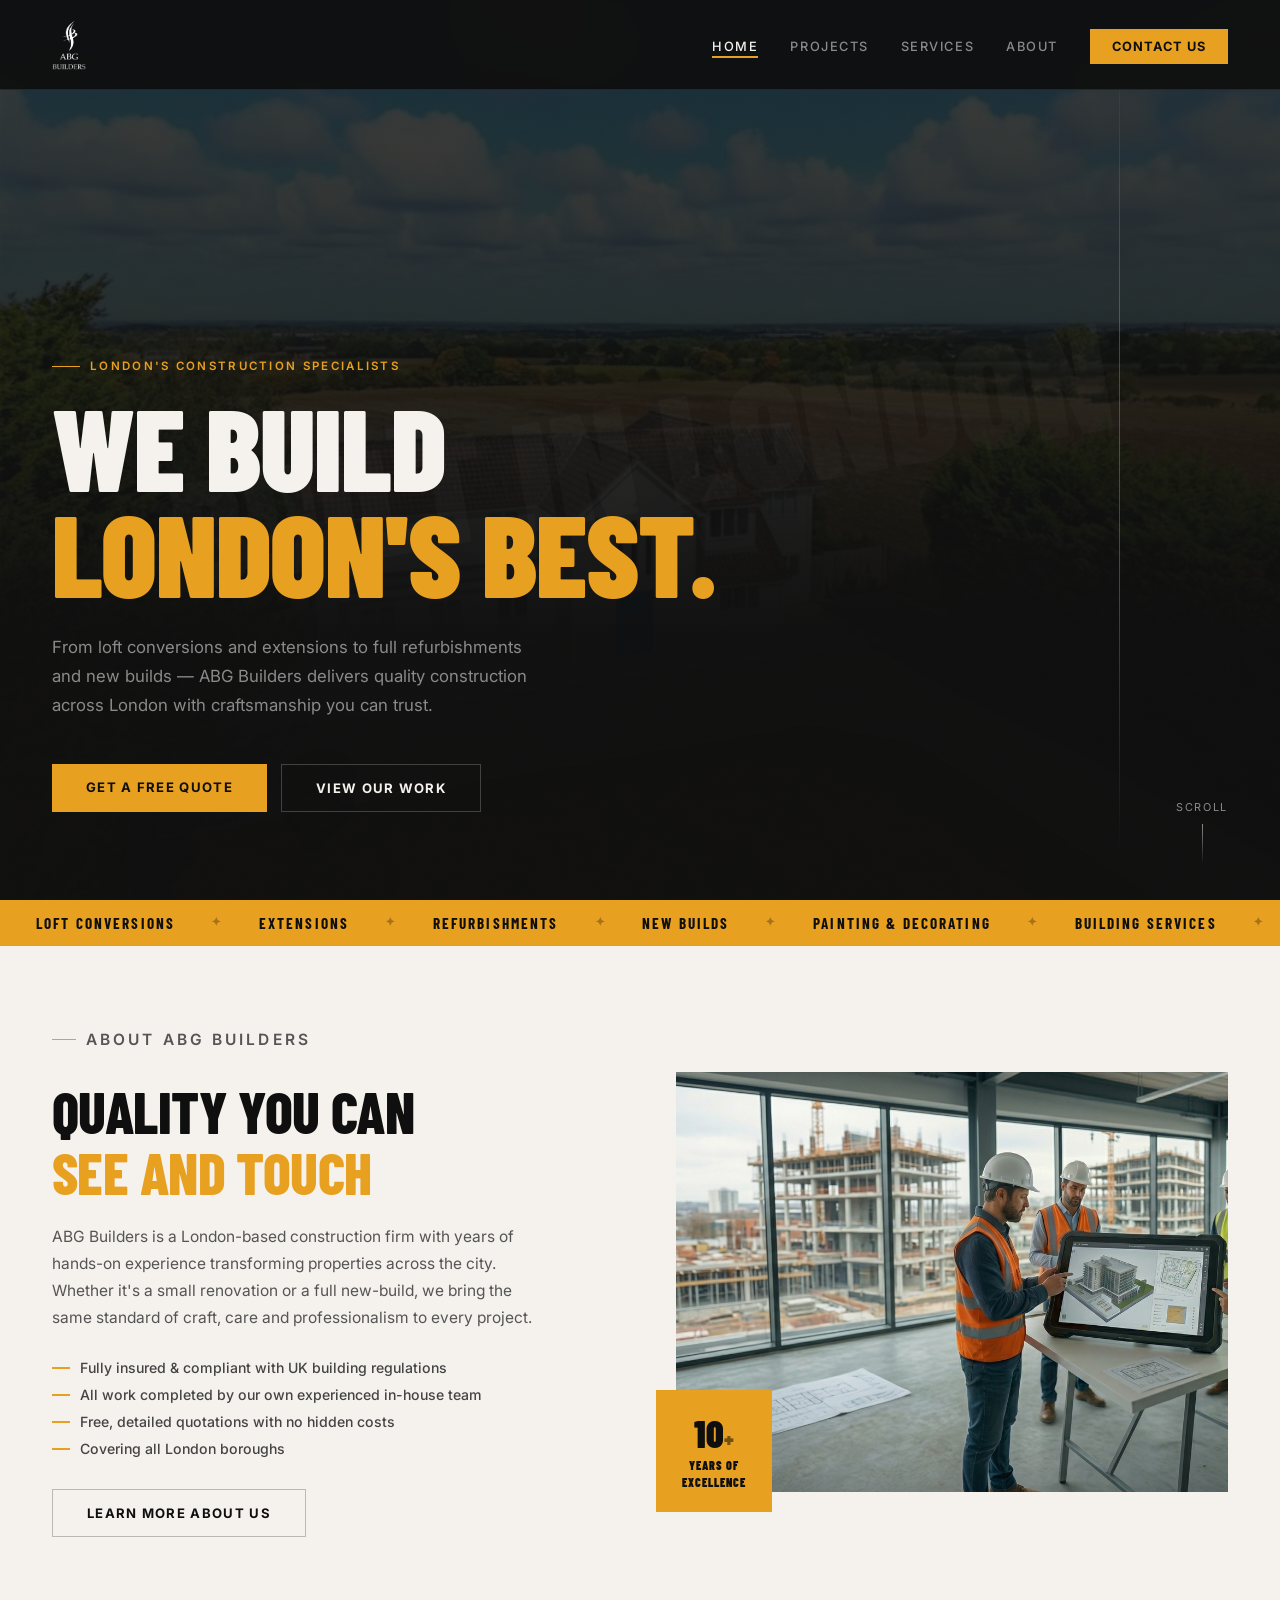
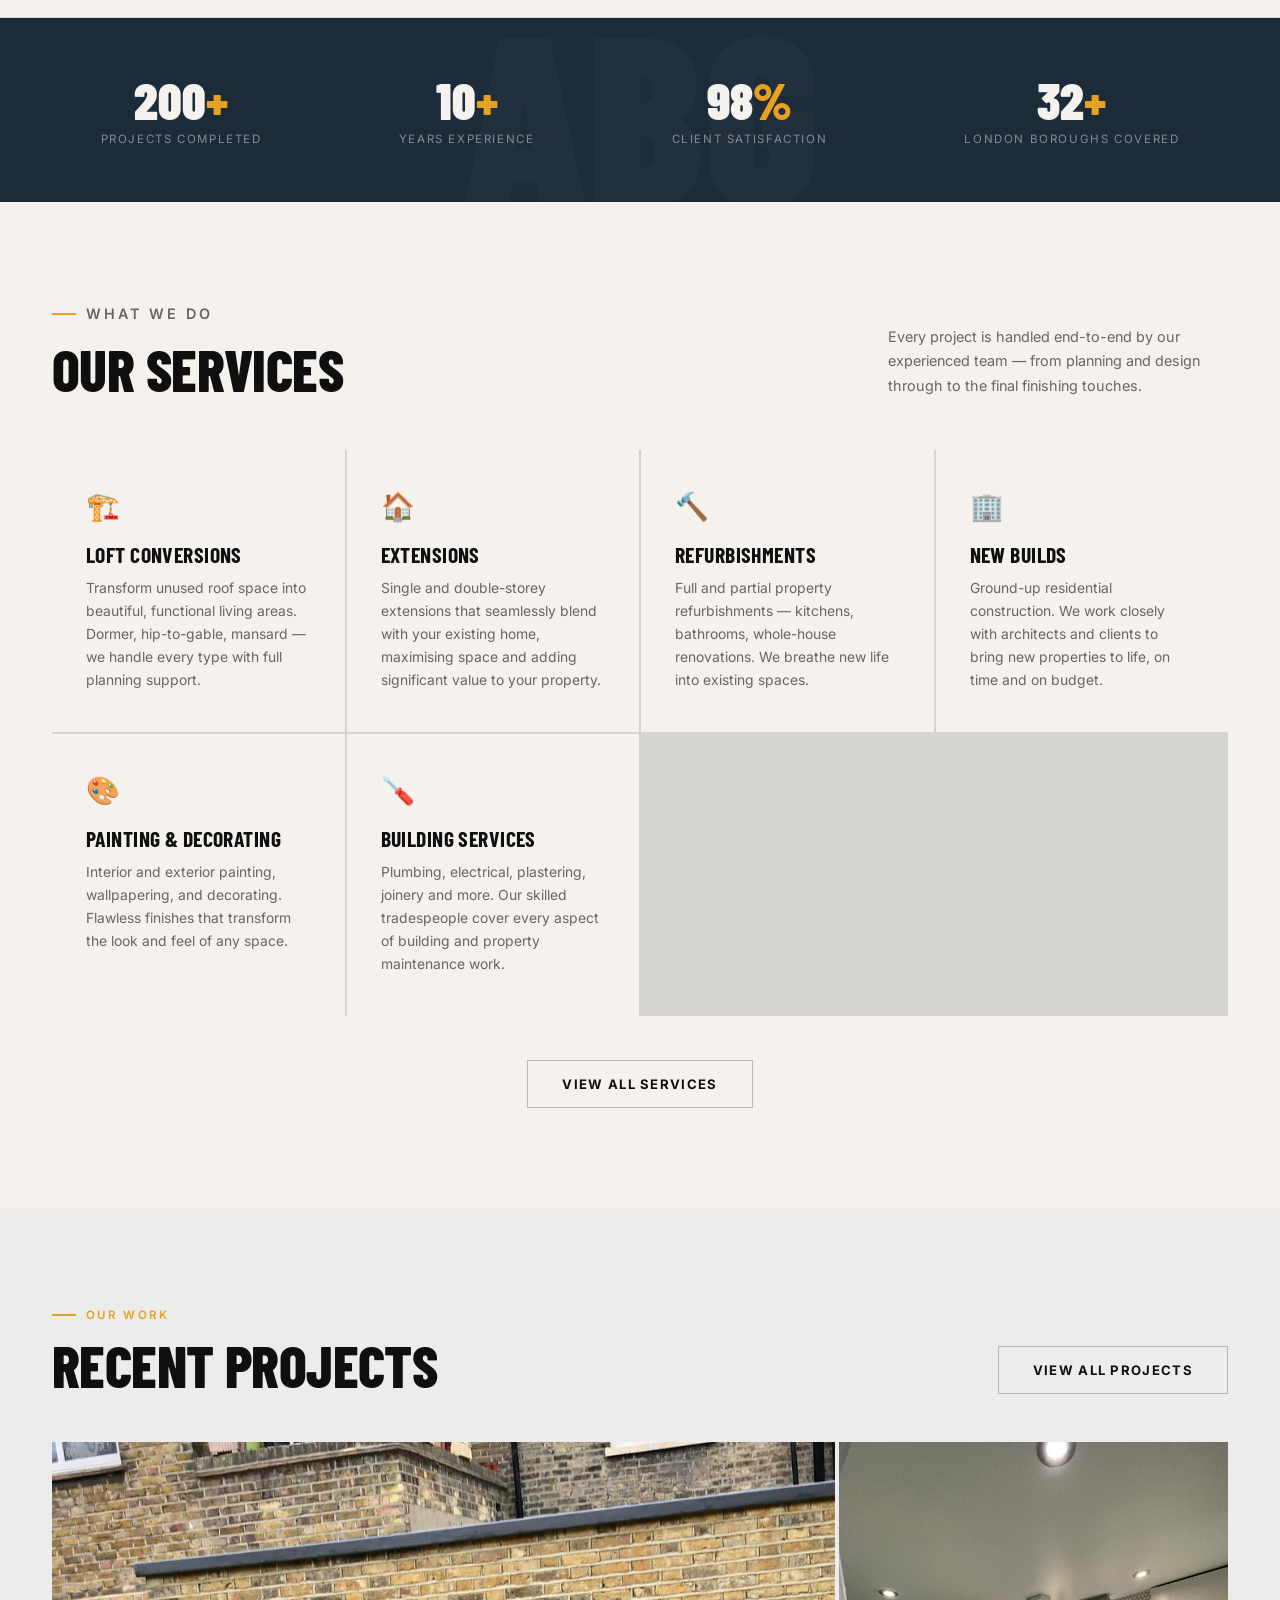
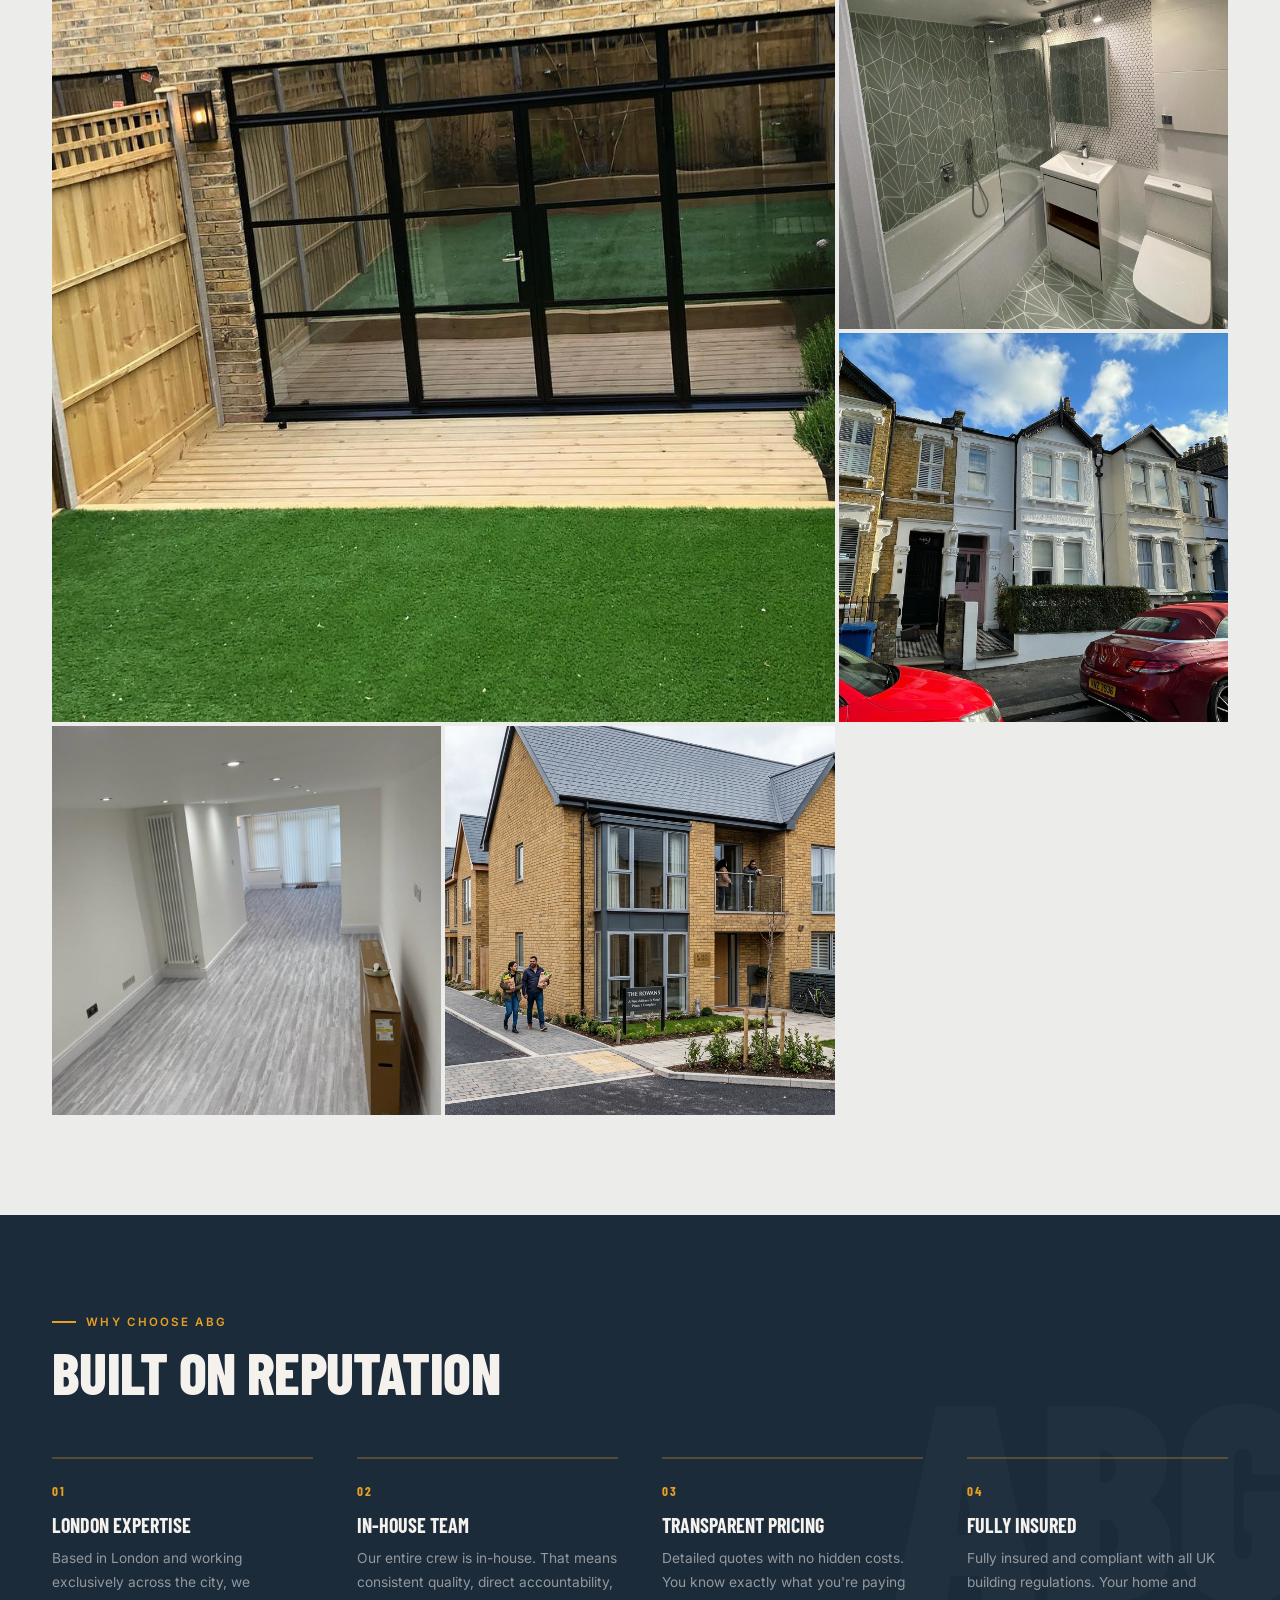
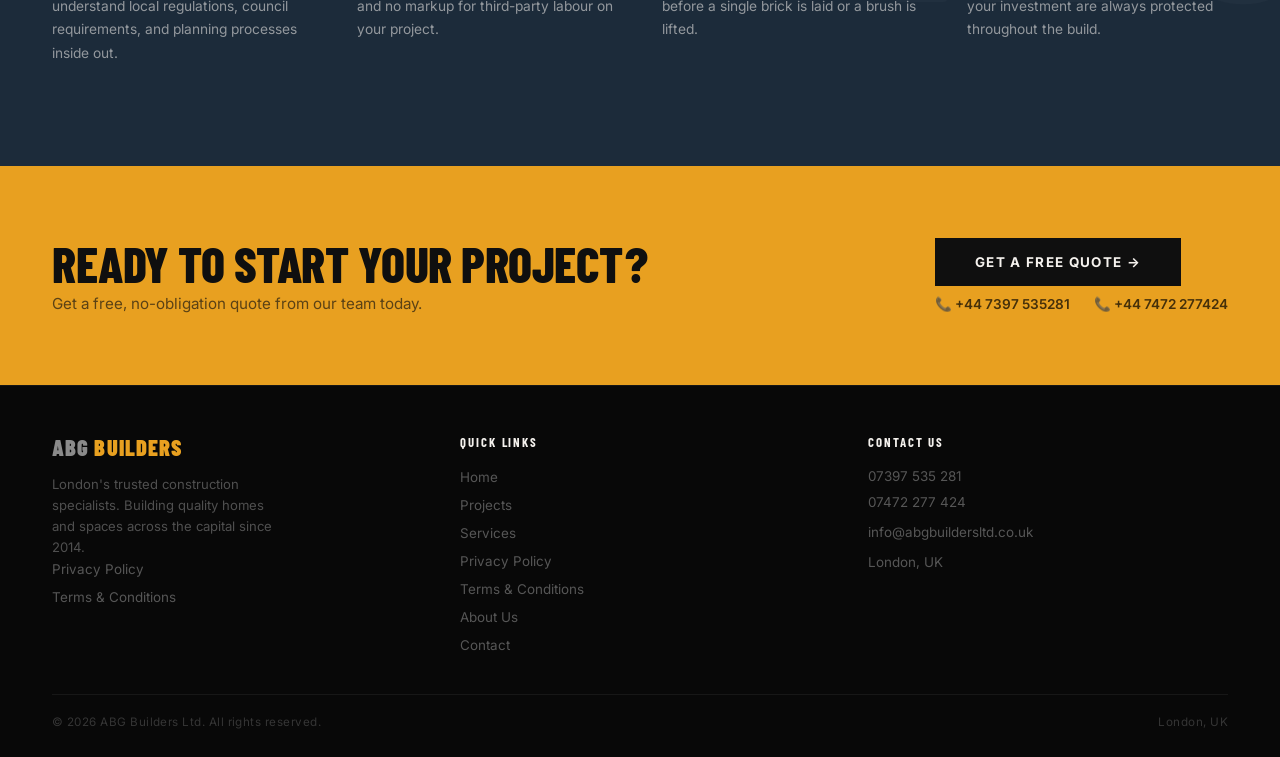
==== index.html @ da760a47 "up" ====
<!DOCTYPE html>
<html lang="en">
<head>
    <meta charset="UTF-8">
    <meta name="viewport" content="width=device-width, initial-scale=1.0">

    <title>ABG Builders – London's Construction Specialists</title>

    <meta name="description" content="ABG Builders — London's trusted construction firm. Loft conversions, extensions, refurbishments, new builds, painting and decorating. Get a free quote today.">

    <link rel="preconnect" href="https://fonts.googleapis.com">
    <link rel="preconnect" href="https://fonts.gstatic.com" crossorigin>

    <link href="https://fonts.googleapis.com/css2?family=Barlow+Condensed:wght@400;600;700;800;900&family=Inter:wght@300;400;500;600&display=swap" rel="stylesheet">

    <link rel="stylesheet" href="css/style.css">

    <style>


  /* ---- HOME HERO ---- */
  .hero {
    position: relative;
    min-height: 100vh;
    display: flex;
    align-items: flex-end;
    padding: 0 52px 88px;
    overflow: hidden;
    background: var(--black);
  }

  .hero-bg {
    position: absolute;
    inset: 0;
    background-image: url('images/newbuild-2.jpg');
    background-size: cover;
    background-position: center 30%;
    opacity: 0.28;
  }

  .hero-overlay {
    position: absolute;
    inset: 0;
    background: linear-gradient(to top, rgba(15,15,15,0.96) 30%, rgba(15,15,15,0.45) 70%, rgba(15,15,15,0.3) 100%);
  }

  .hero-accent {
    position: absolute;
    top: 0; right: 160px;
    width: 1.5px;
    height: 100%;
    background: linear-gradient(to bottom, transparent 5%, var(--amber) 35%, var(--amber) 65%, transparent 95%);
    opacity: 0.35;
  }

  .hero-watermark {
    position: absolute;
    top: 50%;
    left: 50%;
    transform: translate(-50%, -50%) rotate(-10deg);
    font-family: 'Barlow Condensed', sans-serif;
    font-weight: 900;
    font-size: clamp(60px, 12vw, 160px);
    color: rgba(255,255,255,0.025);
    white-space: nowrap;
    text-transform: uppercase;
    pointer-events: none;
    user-select: none;
  }

  .hero-content {
    position: relative;
    z-index: 2;
    max-width: 820px;
  }

  .hero-eyebrow {
    font-size: 0.72rem;
    font-weight: 600;
    letter-spacing: 0.2em;
    text-transform: uppercase;
    color: var(--amber);
    margin-bottom: 20px;
    display: flex;
    align-items: center;
    gap: 10px;
  }

  .hero-eyebrow::before {
    content: '';
    display: block;
    width: 28px;
    height: 1.5px;
    background: var(--amber);
  }

  .hero-sub {
    font-size: 1.05rem;
    color: var(--concrete);
    max-width: 500px;
    line-height: 1.72;
    margin-bottom: 44px;
  }

  .hero-buttons {
    display: flex;
    gap: 14px;
    flex-wrap: wrap;
  }

  .hero-scroll {
    position: absolute;
    bottom: 36px;
    right: 52px;
    z-index: 2;
    display: flex;
    flex-direction: column;
    align-items: center;
    gap: 10px;
    font-size: 0.68rem;
    letter-spacing: 0.15em;
    text-transform: uppercase;
    color: var(--concrete);
  }

  .hero-scroll::after {
    content: '';
    display: block;
    width: 1px;
    height: 40px;
    background: linear-gradient(to bottom, var(--concrete), transparent);
  }

  /* ---- INTRO STRIP ---- */
  .intro-strip {
    background: var(--off-white);
    padding: 80px 52px;
    display: grid;
    grid-template-columns: 1fr 1fr;
    gap: 72px;
    align-items: center;
    border-bottom: 1px solid var(--mid-grey);
  }

  .intro-text h2 { margin-bottom: 20px; line-height: 1.05; }
  .intro-text h2 span { color: var(--amber); }

  .intro-text p {
    color: #555;
    line-height: 1.75;
    font-size: 0.97rem;
    margin-bottom: 28px;
    max-width: 480px;
  }

  .intro-features {
    list-style: none;
    display: flex;
    flex-direction: column;
    gap: 10px;
    margin-bottom: 32px;
  }

  .intro-features li {
    display: flex;
    align-items: center;
    gap: 10px;
    font-size: 0.88rem;
    color: #444;
    font-weight: 500;
  }

  .intro-features li::before {
    content: '';
    display: block;
    width: 18px;
    height: 2px;
    background: var(--amber);
    flex-shrink: 0;
  }

  .intro-image {
    position: relative;
  }

  .intro-image img {
    width: 100%;
    height: 420px;
    object-fit: cover;
    object-position: center;
    display: block;
  }

  .intro-image-badge {
    position: absolute;
    bottom: -20px;
    left: -20px;
    background: var(--amber);
    color: var(--black);
    padding: 22px 26px;
    font-family: 'Barlow Condensed', sans-serif;
    font-weight: 900;
    text-transform: uppercase;
    text-align: center;
    line-height: 1.1;
  }

  .intro-image-badge .badge-num {
    font-size: 2.4rem;
    display: block;
  }

  .intro-image-badge .badge-text {
    font-size: 0.75rem;
    letter-spacing: 0.08em;
  }

  /* ---- SERVICES SECTION ---- */
  .home-services {
    background: var(--off-white);
    padding: 100px 52px;
  }

  .services-header {
    display: flex;
    justify-content: space-between;
    align-items: flex-end;
    margin-bottom: 52px;
    flex-wrap: wrap;
    gap: 24px;
  }

  .services-header p {
    color: #666;
    max-width: 340px;
    line-height: 1.7;
    font-size: 0.9rem;
  }

  /* ---- PROJECTS TEASER ---- */
  .projects-teaser {
    background: var(--light-grey);
    padding: 100px 52px;
  }

  .projects-teaser-header {
    display: flex;
    justify-content: space-between;
    align-items: flex-end;
    margin-bottom: 48px;
    flex-wrap: wrap;
    gap: 20px;
  }

  .projects-grid-home {
    display: grid;
    grid-template-columns: repeat(3, 1fr);
    grid-template-rows: auto auto;
    gap: 4px;
  }

  .project-thumb {
    position: relative;
    overflow: hidden;
    cursor: pointer;
    display: block;
    text-decoration: none;
  }

  .project-thumb.large {
    grid-column: span 2;
    grid-row: span 2;
  }

  .project-thumb img {
    width: 100%;
    height: 100%;
    min-height: 240px;
    object-fit: cover;
    display: block;
    transition: transform 0.5s ease;
  }

  .project-thumb.large img { min-height: 480px; }

  .project-thumb:hover img { transform: scale(1.04); }

  .project-thumb-overlay {
    position: absolute;
    inset: 0;
    background: linear-gradient(to top, rgba(15,15,15,0.82) 0%, transparent 55%);
    opacity: 0;
    transition: opacity 0.3s;
    display: flex;
    align-items: flex-end;
    padding: 20px;
  }

  .project-thumb:hover .project-thumb-overlay { opacity: 1; }

  .project-thumb-label {
    font-family: 'Barlow Condensed', sans-serif;
    font-weight: 700;
    font-size: 1rem;
    text-transform: uppercase;
    color: var(--off-white);
    letter-spacing: 0.06em;
  }

  .project-thumb-cat {
    font-size: 0.7rem;
    color: var(--amber);
    letter-spacing: 0.12em;
    text-transform: uppercase;
    font-weight: 600;
    display: block;
    margin-bottom: 4px;
  }

  /* ---- WHY ABG ---- */
  .why-abg {
    background: var(--slate);
    padding: 100px 52px;
    position: relative;
    overflow: hidden;
  }

  .why-abg::after {
    content: 'ABG';
    position: absolute;
    right: -30px;
    top: 50%;
    transform: translateY(-50%);
    font-family: 'Barlow Condensed', sans-serif;
    font-weight: 900;
    font-size: 280px;
    color: rgba(255,255,255,0.025);
    line-height: 1;
    pointer-events: none;
  }

  .why-abg h2 { color: var(--off-white); margin-bottom: 56px; }
  .why-abg .section-eyebrow { color: var(--amber); }
  .why-abg .section-eyebrow::before { background: var(--amber); }

  .reasons-grid {
    display: grid;
    grid-template-columns: repeat(auto-fit, minmax(240px, 1fr));
    gap: 44px;
    position: relative;
    z-index: 1;
  }

  .reason {
    border-top: 2px solid rgba(232,160,32,0.28);
    padding-top: 24px;
  }

  .reason-num {
    font-family: 'Barlow Condensed', sans-serif;
    font-weight: 700;
    font-size: 0.82rem;
    color: var(--amber);
    letter-spacing: 0.12em;
    margin-bottom: 14px;
  }

  .reason-title {
    font-family: 'Barlow Condensed', sans-serif;
    font-weight: 700;
    font-size: 1.25rem;
    text-transform: uppercase;
    margin-bottom: 10px;
    color: var(--off-white);
  }

  .reason-text {
    font-size: 0.86rem;
    color: rgba(245,242,238,0.55);
    line-height: 1.72;
  }

  /* ---- CTA BAND ---- */
  .cta-band {
    background: var(--amber);
    padding: 72px 52px;
    display: flex;
    align-items: center;
    justify-content: space-between;
    gap: 32px;
    flex-wrap: wrap;
  }

  .cta-band-text h2 {
    color: var(--black);
    font-size: clamp(28px, 4vw, 50px);
    margin-bottom: 6px;
  }

  .cta-band-text p {
    color: rgba(15,15,15,0.65);
    font-size: 0.95rem;
  }

  .cta-band .btn-cta {
    background: var(--black);
    color: var(--off-white);
    padding: 16px 40px;
    font-weight: 700;
    font-size: 0.84rem;
    letter-spacing: 0.1em;
    text-transform: uppercase;
    text-decoration: none;
    white-space: nowrap;
    transition: background 0.2s;
    display: inline-block;
  }

  .cta-band .btn-cta:hover { background: var(--slate); }

  /* ---- RESPONSIVE ---- */
  @media (max-width: 900px) {
    .hero { padding: 100px 24px 72px; }
    .hero-scroll { display: none; }
    .hero-accent { display: none; }
    .intro-strip { grid-template-columns: 1fr; gap: 40px; padding: 60px 24px; }
    .intro-image img { height: 300px; }
    .intro-image-badge { bottom: -16px; left: -8px; }
    .home-services { padding: 72px 24px; }
    .services-header { flex-direction: column; align-items: flex-start; }
    .projects-teaser { padding: 72px 24px; }
    .projects-grid-home { grid-template-columns: 1fr 1fr; }
    .project-thumb.large { grid-column: span 2; grid-row: span 1; }
    .project-thumb.large img { min-height: 280px; }
    .why-abg { padding: 72px 24px; }
    .cta-band { padding: 56px 24px; flex-direction: column; align-items: flex-start; }
  }

  @media (max-width: 600px) {
    .projects-grid-home { grid-template-columns: 1fr; }
    .project-thumb.large { grid-column: span 1; }
  }
</style>
</head>
<body>
  


  <!-- Your existing <section class="hero"> code goes right below this -->
  
<!-- NAVIGATION -->
<nav>
<a href="index.html" class="logo">
  <img src="images/abg_logo_white.png" alt="ABG Builders Logo">
 
</a>
  <ul class="nav-links">
    <li><a href="index.html" class="active">Home</a></li>
    <li><a href="projects.html">Projects</a></li>
    <li><a href="services.html">Services</a></li>
    <li><a href="about.html">About</a></li>
    <li><a href="contact.html" class="nav-cta">Contact Us</a></li>
  </ul>
  <button class="hamburger" id="hamburger" aria-label="Toggle menu">
    <span></span><span></span><span></span>
  </button>
</nav>

<div class="mobile-menu" id="mobile-menu">
  <a href="index.html" class="active">Home</a>
  <a href="projects.html">Projects</a>
  <a href="services.html">Services</a>
  <a href="about.html">About</a>
  <a href="contact.html" class="mobile-cta">Contact Us</a>
</div>

<!-- HERO -->
<section class="hero">
  <div class="hero-bg"></div>
  <div class="hero-overlay"></div>
  <div class="hero-accent"></div>
  <div class="hero-watermark">Built in London</div>

  <div class="hero-content">
    <p class="hero-eyebrow">London's Construction Specialists</p>
    <h1>We Build<em>London's Best.</em></h1>
    <p class="hero-sub">From loft conversions and extensions to full refurbishments and new builds — ABG Builders delivers quality construction across London with craftsmanship you can trust.</p>
    <div class="hero-buttons">
      <a href="contact.html" class="btn btn-primary">Get a Free Quote</a>
      <a href="projects.html" class="btn btn-outline-dark">View Our Work</a>
    </div>
  </div>

  <div class="hero-scroll">Scroll</div>
</section>

<!-- TICKER -->
<div class="ticker" aria-hidden="true">
  <div class="ticker-track">
    <span>Loft Conversions</span><span class="dot">✦</span>
    <span>Extensions</span><span class="dot">✦</span>
    <span>Refurbishments</span><span class="dot">✦</span>
    <span>New Builds</span><span class="dot">✦</span>
    <span>Painting &amp; Decorating</span><span class="dot">✦</span>
    <span>Building Services</span><span class="dot">✦</span>
    <span>London Based</span><span class="dot">✦</span>
    <span>Loft Conversions</span><span class="dot">✦</span>
    <span>Extensions</span><span class="dot">✦</span>
    <span>Refurbishments</span><span class="dot">✦</span>
    <span>New Builds</span><span class="dot">✦</span>
    <span>Painting &amp; Decorating</span><span class="dot">✦</span>
    <span>Building Services</span><span class="dot">✦</span>
    <span>London Based</span><span class="dot">✦</span>
  </div>
</div>

<!-- INTRO STRIP -->
<div class="intro-strip">
  <div class="intro-text">
    <p class="section-eyebrow">About ABG Builders</p>
    <h2>Quality You Can<br><span>See and Touch</span></h2>
    <p>ABG Builders is a London-based construction firm with years of hands-on experience transforming properties across the city. Whether it's a small renovation or a full new-build, we bring the same standard of craft, care and professionalism to every project.</p>
    <ul class="intro-features">
      <li>Fully insured &amp; compliant with UK building regulations</li>
      <li>All work completed by our own experienced in-house team</li>
      <li>Free, detailed quotations with no hidden costs</li>
      <li>Covering all London boroughs</li>
    </ul>
    <a href="about.html" class="btn btn-outline-light">Learn More About Us</a>
  </div>
  <div class="intro-image">
    <img src="images/banner.png" alt="Rear extension with bifold doors — ABG Builders">
    <div class="intro-image-badge">
      <span class="badge-num">10<span style="color:rgba(0,0,0,0.5);font-size:1.4rem">+</span></span>
      <span class="badge-text">Years of<br>Excellence</span>
    </div>
  </div>
</div>

<!-- STATS -->
<div class="stats-bar">
  <div class="stat-item">
    <div class="stat-num">200<span>+</span></div>
    <div class="stat-label">Projects Completed</div>
  </div>
  <div class="stat-item">
    <div class="stat-num">10<span>+</span></div>
    <div class="stat-label">Years Experience</div>
  </div>
  <div class="stat-item">
    <div class="stat-num">98<span>%</span></div>
    <div class="stat-label">Client Satisfaction</div>
  </div>
  <div class="stat-item">
    <div class="stat-num">32<span>+</span></div>
    <div class="stat-label">London Boroughs Covered</div>
  </div>
</div>

<!-- SERVICES -->
<section class="home-services" id="services">
  <div class="services-header">
    <div>
      <p class="section-eyebrow">What We Do</p>
      <h2>Our Services</h2>
    </div>
    <p>Every project is handled end-to-end by our experienced team — from planning and design through to the final finishing touches.</p>
  </div>

  <div class="services-grid">
    <div class="service-card">
      <span class="service-icon">🏗️</span>
      <div class="service-name">Loft Conversions</div>
      <p class="service-desc">Transform unused roof space into beautiful, functional living areas. Dormer, hip-to-gable, mansard — we handle every type with full planning support.</p>
    </div>
    <div class="service-card">
      <span class="service-icon">🏠</span>
      <div class="service-name">Extensions</div>
      <p class="service-desc">Single and double-storey extensions that seamlessly blend with your existing home, maximising space and adding significant value to your property.</p>
    </div>
    <div class="service-card">
      <span class="service-icon">🔨</span>
      <div class="service-name">Refurbishments</div>
      <p class="service-desc">Full and partial property refurbishments — kitchens, bathrooms, whole-house renovations. We breathe new life into existing spaces.</p>
    </div>
    <div class="service-card">
      <span class="service-icon">🏢</span>
      <div class="service-name">New Builds</div>
      <p class="service-desc">Ground-up residential construction. We work closely with architects and clients to bring new properties to life, on time and on budget.</p>
    </div>
    <div class="service-card">
      <span class="service-icon">🎨</span>
      <div class="service-name">Painting &amp; Decorating</div>
      <p class="service-desc">Interior and exterior painting, wallpapering, and decorating. Flawless finishes that transform the look and feel of any space.</p>
    </div>
    <div class="service-card">
      <span class="service-icon">🪛</span>
      <div class="service-name">Building Services</div>
      <p class="service-desc">Plumbing, electrical, plastering, joinery and more. Our skilled tradespeople cover every aspect of building and property maintenance work.</p>
    </div>
  </div>

  <div style="text-align:center; margin-top:44px;">
    <a href="services.html" class="btn btn-outline-light">View All Services</a>
  </div>
</section>

<!-- PROJECTS TEASER -->
<section class="projects-teaser">
  <div class="projects-teaser-header">
    <div>
      <p class="section-eyebrow">Our Work</p>
      <h2>Recent Projects</h2>
    </div>
    <a href="projects.html" class="btn btn-outline-light">View All Projects</a>
  </div>

  <div class="projects-grid-home">
    <a href="projects.html" class="project-thumb large">
      <img src="images/ext-2.jpg" alt="Garden extension with Crittall doors">
      <div class="project-thumb-overlay">
        <div>
          <span class="project-thumb-cat">Extension</span>
          <div class="project-thumb-label">Garden Extension — South London</div>
        </div>
      </div>
    </a>
    <a href="projects.html" class="project-thumb">
      <img src="images/bathroom-1.jpg" alt="Luxury bathroom refurbishment">
      <div class="project-thumb-overlay">
        <div>
          <span class="project-thumb-cat">Refurbishment</span>
          <div class="project-thumb-label">Bathroom Renovation</div>
        </div>
      </div>
    </a>
    <a href="projects.html" class="project-thumb">
      <img src="images/paint-2.jpg" alt="Victorian terrace exterior painting">
      <div class="project-thumb-overlay">
        <div>
          <span class="project-thumb-cat">Painting &amp; Decorating</span>
          <div class="project-thumb-label">Exterior Painting — North London</div>
        </div>
      </div>
    </a>
    <a href="projects.html" class="project-thumb">
      <img src="images/refurb-2.jpg" alt="Open plan refurbishment">
      <div class="project-thumb-overlay">
        <div>
          <span class="project-thumb-cat">Refurbishment</span>
          <div class="project-thumb-label">Open-Plan Refurb</div>
        </div>
      </div>
    </a>
    <a href="projects.html" class="project-thumb">
      <img src="images/newbuild.png" alt="New build aerial view">
      <div class="project-thumb-overlay">
        <div>
          <span class="project-thumb-cat">New Build</span>
          <div class="project-thumb-label">Detached New Build</div>
        </div>
      </div>
    </a>
  </div>
</section>

<!-- WHY ABG -->
<section class="why-abg">
  <p class="section-eyebrow">Why Choose ABG</p>
  <h2>Built on Reputation</h2>

  <div class="reasons-grid">
    <div class="reason">
      <div class="reason-num">01</div>
      <div class="reason-title">London Expertise</div>
      <p class="reason-text">Based in London and working exclusively across the city, we understand local regulations, council requirements, and planning processes inside out.</p>
    </div>
    <div class="reason">
      <div class="reason-num">02</div>
      <div class="reason-title">In-House Team</div>
      <p class="reason-text">Our entire crew is in-house. That means consistent quality, direct accountability, and no markup for third-party labour on your project.</p>
    </div>
    <div class="reason">
      <div class="reason-num">03</div>
      <div class="reason-title">Transparent Pricing</div>
      <p class="reason-text">Detailed quotes with no hidden costs. You know exactly what you're paying before a single brick is laid or a brush is lifted.</p>
    </div>
    <div class="reason">
      <div class="reason-num">04</div>
      <div class="reason-title">Fully Insured</div>
      <p class="reason-text">Fully insured and compliant with all UK building regulations. Your home and your investment are always protected throughout the build.</p>
    </div>
  </div>
</section>

<!-- CTA BAND -->
<div class="cta-band">
  <div class="cta-band-text">
    <h2>Ready to Start Your Project?</h2>
    <p>Get a free, no-obligation quote from our team today.</p>
  </div>
  <div style="display:flex;flex-direction:column;gap:10px;align-items:flex-start;">
    <a href="contact.html" class="btn-cta">Get a Free Quote →</a>
    <div style="display:flex;gap:24px;flex-wrap:wrap;">
      <a href="tel:07974903361" style="color:rgba(0,0,0,0.7);font-size:0.85rem;font-weight:600;text-decoration:none;">📞 +44 7397 535281</a>
      <a href="tel:07977376215" style="color:rgba(0,0,0,0.7);font-size:0.85rem;font-weight:600;text-decoration:none;">📞 +44 7472 277424</a>
    </div>
  </div>
</div>

<!-- FOOTER -->
<footer>
  <div class="footer-inner">
    <div class="footer-brand">
      <a href="index.html" class="footer-logo">ABG <span>Builders</span></a>
      <p class="footer-tagline">London's trusted construction specialists. Building quality homes and spaces across the capital since 2014.</p>
      <ul class="footer-links">
        
        <li> <a href="privacy-policy.html">Privacy Policy</a></li>
        <li>  <a href="terms-and-conditions.html">Terms &amp; Conditions</a></li>
   
      </ul>
    </div>
    <div>
      <div class="footer-heading">Quick Links</div>
      <ul class="footer-links">
        <li><a href="index.html">Home</a></li>
        <li><a href="projects.html">Projects</a></li>
        <li><a href="services.html">Services</a></li>
        <li> <a href="privacy-policy.html">Privacy Policy</a></li>
        <li>  <a href="terms-and-conditions.html">Terms &amp; Conditions</a></li>
        <li><a href="about.html">About Us</a></li>
        <li><a href="contact.html">Contact</a></li>
      </ul>
      
    </div>
    <div class="footer-contact">
      <div class="footer-heading">Contact Us</div>
      <p><a href="tel:07974903361">07397 535 281</a></p>
      <p><a href="tel:07977376215">07472 277 424</a></p>
      <p style="margin-top:10px;">info@abgbuildersltd.co.uk</p>
      <p style="margin-top:10px;">London, UK</p>
    </div>
  </div>
  <div class="footer-bottom">
    <div class="footer-copy">© 2026 ABG Builders Ltd. All rights reserved.</div>
    <div class="footer-copy">London, UK</div>
  </div>
</footer>

<script>
  const hamburger = document.getElementById('hamburger');
  const mobileMenu = document.getElementById('mobile-menu');
  hamburger.addEventListener('click', () => {
    hamburger.classList.toggle('open');
    mobileMenu.classList.toggle('open');
  });
</script>

</body>
</html>
---- css/style.css ----
/* ===========================
   ABG Builders — Global Styles
   =========================== */

*, *::before, *::after { margin: 0; padding: 0; box-sizing: border-box; }

:root {
  --black: #0F0F0F;
  --off-white: #F5F2EE;
  --concrete: #8A8A8A;
  --amber: #E8A020;
  --amber-light: #f5b030;
  --slate: #1C2B3A;
  --light-grey: #ECECEA;
  --mid-grey: #D4D4D0;
}

html { scroll-behavior: smooth; }

body {
  font-family: 'Inter', sans-serif;
  background: var(--off-white);
  color: var(--black);
  overflow-x: hidden;
}


/* ---- TYPOGRAPHY ---- */

h1, h2, h3, h4 {
  font-family: 'Barlow Condensed', sans-serif;
  text-transform: uppercase;
  letter-spacing: -0.01em;
}

h1 {
  font-weight: 900;
  font-size: clamp(52px, 9vw, 116px);
  line-height: 0.92;
  color: var(--off-white);
  margin-bottom: 28px;
}

h1 em { font-style: normal; color: var(--amber); display: block; }

h2 {
  font-weight: 800;
  font-size: clamp(34px, 5vw, 58px);
  line-height: 1;
}

h3 {
  font-weight: 700;
  font-size: clamp(20px, 2.5vw, 28px);
}

/* ---- NAVIGATION ---- */

nav {
  position: fixed;
  top: 0; left: 0; right: 0;
  height: 90px;
  overflow:hidden;
  z-index: 1000;
  display: flex;
  align-items: center;
  justify-content: space-between;
  padding: 18px 52px;
  background: rgba(15,15,15,0.94);
  backdrop-filter: blur(12px);
  -webkit-backdrop-filter: blur(12px);
  border-bottom: 1px solid rgba(232,160,32,0.15);
  transition: padding 0.3s;

}

.logo {
  display: flex;
  align-items: center;
  gap: 12px;
  text-decoration: none;
}

.logo img {
  height: 50px;
  width: auto;
}

.logo-text {
  font-family: Georgia, serif; /* match your logo's serif style, adjust as needed */
  font-size: 1.1rem;
  font-weight: 700;
  line-height: 1.1;
  color: #ffffff;
  letter-spacing: 1px;
}
.logo img:hover {
    transform: scale(1.05);
}

.nav-links {
  list-style: none;
  display: flex;
  align-items: center;
  gap: 32px;
}

.nav-links a {
  text-decoration: none;
  color: var(--concrete);
  font-size: 0.8rem;
  font-weight: 500;
  letter-spacing: 0.12em;
  text-transform: uppercase;
  transition: color 0.2s;
  position: relative;
}

.nav-links a::after {
  content: '';
  position: absolute;
  bottom: -4px; left: 0;
  width: 0; height: 1.5px;
  background: var(--amber);
  transition: width 0.25s ease;
}

.nav-links a:hover { color: var(--off-white); }
.nav-links a:hover::after { width: 100%; }
.nav-links a.active { color: var(--off-white); }
.nav-links a.active::after { width: 100%; }

.nav-cta {
  background: var(--amber) !important;
  color: var(--black) !important;
  padding: 10px 22px !important;
  font-weight: 700 !important;
  letter-spacing: 0.08em !important;
  transition: background 0.2s !important;
}

.nav-cta::after { display: none !important; }
.nav-cta:hover { background: var(--amber-light) !important; color: var(--black) !important; }

/* Hamburger */
.hamburger {
  display: none;
  flex-direction: column;
  gap: 5px;
  cursor: pointer;
  padding: 4px;
  background: none;
  border: none;
}

.hamburger span {
  display: block;
  width: 24px;
  height: 2px;
  background: var(--off-white);
  transition: all 0.3s;
}

.hamburger.open span:nth-child(1) { transform: rotate(45deg) translate(5px, 5px); }
.hamburger.open span:nth-child(2) { opacity: 0; }
.hamburger.open span:nth-child(3) { transform: rotate(-45deg) translate(5px, -5px); }

.mobile-menu {
  display: none;
  position: fixed;
  top: 62px; left: 0; right: 0;
  background: rgba(15,15,15,0.98);
  backdrop-filter: blur(12px);
  padding: 24px 28px 32px;
  z-index: 999;
  border-bottom: 1px solid rgba(232,160,32,0.15);
  flex-direction: column;
  gap: 0;
}

.mobile-menu.open { display: flex; }

.mobile-menu a {
  text-decoration: none;
  color: var(--concrete);
  font-size: 0.9rem;
  font-weight: 500;
  letter-spacing: 0.12em;
  text-transform: uppercase;
  padding: 14px 0;
  border-bottom: 1px solid rgba(255,255,255,0.06);
  transition: color 0.2s;
}

.mobile-menu a:hover { color: var(--amber); }
.mobile-menu a.active { color: var(--amber); }
.mobile-menu a.mobile-cta {
  margin-top: 16px;
  background: var(--amber);
  color: var(--black) !important;
  text-align: center;
  padding: 14px;
  border: none;
  font-weight: 700;
}

/* ---- TICKER ---- */

.ticker {
  background: var(--amber);
  padding: 13px 0;
  overflow: hidden;
  white-space: nowrap;
}

.ticker-track {
  display: inline-flex;
  animation: ticker 30s linear infinite;
}

.ticker-track span {
  font-family: 'Barlow Condensed', sans-serif;
  font-weight: 700;
  font-size: 0.95rem;
  letter-spacing: 0.14em;
  text-transform: uppercase;
  color: var(--black);
  padding: 0 36px;
}

.ticker-track span.dot { padding: 0; color: rgba(0,0,0,0.28); font-size: 0.75rem; }

@keyframes ticker {
  from { transform: translateX(0); }
  to { transform: translateX(-50%); }
}

/* ---- SECTIONS ---- */

.section { padding: 100px 52px; }
.section-sm { padding: 72px 52px; }

.section-eyebrow {
  font-size: 0.72rem;
  font-weight: 600;
  letter-spacing: 0.2em;
  text-transform: uppercase;
  color: var(--amber);
  margin-bottom: 14px;
  display: flex;
  align-items: center;
  gap: 10px;
}

.section-eyebrow::before {
  content: '';
  display: block;
  width: 24px;
  height: 1.5px;
  background: var(--amber);
}

/* ---- BUTTONS ---- */

.btn {
  display: inline-block;
  text-decoration: none;
  font-weight: 700;
  font-size: 0.82rem;
  letter-spacing: 0.1em;
  text-transform: uppercase;
  transition: all 0.2s;
  cursor: pointer;
  border: none;
}

.btn-primary {
  background: var(--amber);
  color: var(--black);
  padding: 15px 34px;
}

.btn-primary:hover { background: var(--amber-light); transform: translateY(-1px); }

.btn-outline-dark {
  border: 1.5px solid rgba(245,242,238,0.22);
  color: var(--off-white);
  padding: 15px 34px;
}

.btn-outline-dark:hover { border-color: var(--amber); color: var(--amber); }

.btn-outline-light {
  border: 1.5px solid rgba(15,15,15,0.25);
  color: var(--black);
  padding: 15px 34px;
}

.btn-outline-light:hover { border-color: var(--black); background: var(--black); color: var(--off-white); }

/* ---- SERVICE CARDS ---- */

.services-grid {
  display: grid;
  grid-template-columns: repeat(auto-fit, minmax(280px, 1fr));
  gap: 2px;
  background: var(--mid-grey);
}

.service-card {
  background: var(--off-white);
  padding: 40px 34px;
  position: relative;
  overflow: hidden;
  transition: background 0.25s;
  cursor: default;
}

.service-card::before {
  content: '';
  position: absolute;
  bottom: 0; left: 0;
  width: 100%; height: 3px;
  background: var(--amber);
  transform: scaleX(0);
  transform-origin: left;
  transition: transform 0.3s ease;
}

.service-card:hover { background: var(--black); }
.service-card:hover .service-name { color: var(--off-white); }
.service-card:hover .service-desc { color: var(--concrete); }
.service-card:hover .service-icon { color: var(--amber); }
.service-card:hover::before { transform: scaleX(1); }

.service-icon {
  font-size: 1.7rem;
  margin-bottom: 18px;
  color: var(--amber);
  display: block;
  transition: color 0.25s;
}

.service-name {
  font-family: 'Barlow Condensed', sans-serif;
  font-weight: 700;
  font-size: 1.35rem;
  text-transform: uppercase;
  letter-spacing: 0.02em;
  margin-bottom: 10px;
  transition: color 0.25s;
}

.service-desc {
  font-size: 0.87rem;
  color: #666;
  line-height: 1.65;
  transition: color 0.25s;
}

/* ---- STATS BAR ---- */

.stats-bar {
  background: var(--slate);
  padding: 56px 52px;
  display: flex;
  justify-content: space-around;
  align-items: center;
  flex-wrap: wrap;
  gap: 40px;
  text-align: center;
  position: relative;
  overflow: hidden;
}

.stats-bar::before {
  content: 'ABG';
  position: absolute;
  left: 50%;
  top: 50%;
  transform: translate(-50%, -50%);
  font-family: 'Barlow Condensed', sans-serif;
  font-weight: 900;
  font-size: 240px;
  color: rgba(255,255,255,0.025);
  pointer-events: none;
  white-space: nowrap;
}

.stat-item { position: relative; z-index: 1; }

.stat-num {
  font-family: 'Barlow Condensed', sans-serif;
  font-weight: 900;
  font-size: 3.2rem;
  color: var(--off-white);
  line-height: 1;
}

.stat-num sup { color: var(--amber); font-size: 1.4rem; vertical-align: super; }
.stat-num span { color: var(--amber); }

.stat-label {
  font-size: 0.72rem;
  letter-spacing: 0.14em;
  text-transform: uppercase;
  color: var(--concrete);
  margin-top: 6px;
}

/* ---- FOOTER ---- */

footer {
  background: #080808;
  padding: 48px 52px 28px;
  border-top: 1px solid rgba(255,255,255,0.05);
}

.footer-inner {
  display: grid;
  grid-template-columns: 1fr 1fr 1fr;
  gap: 48px;
  margin-bottom: 40px;
}

.footer-brand {}

.footer-logo {
  font-family: 'Barlow Condensed', sans-serif;
  font-weight: 900;
  font-size: 1.4rem;
  color: var(--concrete);
  letter-spacing: 0.05em;
  text-transform: uppercase;
  text-decoration: none;
  display: inline-block;
  margin-bottom: 14px;
}

.footer-logo span { color: var(--amber); }

.footer-tagline {
  font-size: 0.82rem;
  color: rgba(138,138,138,0.55);
  line-height: 1.6;
  max-width: 220px;
}

.footer-heading {
  font-family: 'Barlow Condensed', sans-serif;
  font-weight: 700;
  font-size: 0.8rem;
  letter-spacing: 0.15em;
  text-transform: uppercase;
  color: var(--off-white);
  margin-bottom: 16px;
}

.footer-links {
  list-style: none;
  display: flex;
  flex-direction: column;
  gap: 8px;
}

.footer-links a {
  text-decoration: none;
  font-size: 0.84rem;
  color: rgba(138,138,138,0.6);
  transition: color 0.2s;
}

.footer-links a:hover { color: var(--amber); }

.footer-contact p {
  font-size: 0.84rem;
  color: rgba(138,138,138,0.6);
  margin-bottom: 6px;
  line-height: 1.5;
}

.footer-contact a {
  color: rgba(138,138,138,0.6);
  text-decoration: none;
  transition: color 0.2s;
}

.footer-contact a:hover { color: var(--amber); }

.footer-bottom {
  border-top: 1px solid rgba(255,255,255,0.06);
  padding-top: 20px;
  display: flex;
  justify-content: space-between;
  align-items: center;
  flex-wrap: wrap;
  gap: 12px;
}

.footer-copy {
  font-size: 0.73rem;
  color: rgba(138,138,138,0.35);
  letter-spacing: 0.04em;
}


/* ---- PAGE HERO (inner pages) ---- */

.page-hero {
  padding: 160px 52px 80px;
  background: var(--black);
  position: relative;
  overflow: hidden;
}

.page-hero::before {
  content: '';
  position: absolute;
  inset: 0;
  background: linear-gradient(135deg, rgba(232,160,32,0.08) 0%, transparent 60%);
}

.page-hero-eyebrow {
  font-size: 0.72rem;
  font-weight: 600;
  letter-spacing: 0.2em;
  text-transform: uppercase;
  color: var(--amber);
  margin-bottom: 14px;
  display: flex;
  align-items: center;
  gap: 10px;
  position: relative;
}

.page-hero-eyebrow::before {
  content: '';
  display: block;
  width: 24px;
  height: 1.5px;
  background: var(--amber);
}

.page-hero h1 {
  font-size: clamp(44px, 7vw, 90px);
  margin-bottom: 16px;
  position: relative;
}

.page-hero p {
  color: var(--concrete);
  font-size: 1rem;
  max-width: 540px;
  line-height: 1.7;
  position: relative;
}

/* ---- RESPONSIVE ---- */

@media (max-width: 900px) {
  nav { padding: 16px 24px; }
  .nav-links { display: none; }
  .hamburger { display: flex; }
  .section { padding: 72px 24px; }
  .section-sm { padding: 52px 24px; }
  .page-hero { padding: 120px 24px 60px; }
  .stats-bar { padding: 48px 24px; }
  .footer-inner { grid-template-columns: 1fr 1fr; gap: 36px; }
  footer { padding: 40px 24px 20px; }
}

@media (max-width: 600px) {
  .footer-inner { grid-template-columns: 1fr; }
  .footer-bottom { flex-direction: column; text-align: center; }
}

@media (prefers-reduced-motion: reduce) {
  .ticker-track { animation: none; }
}
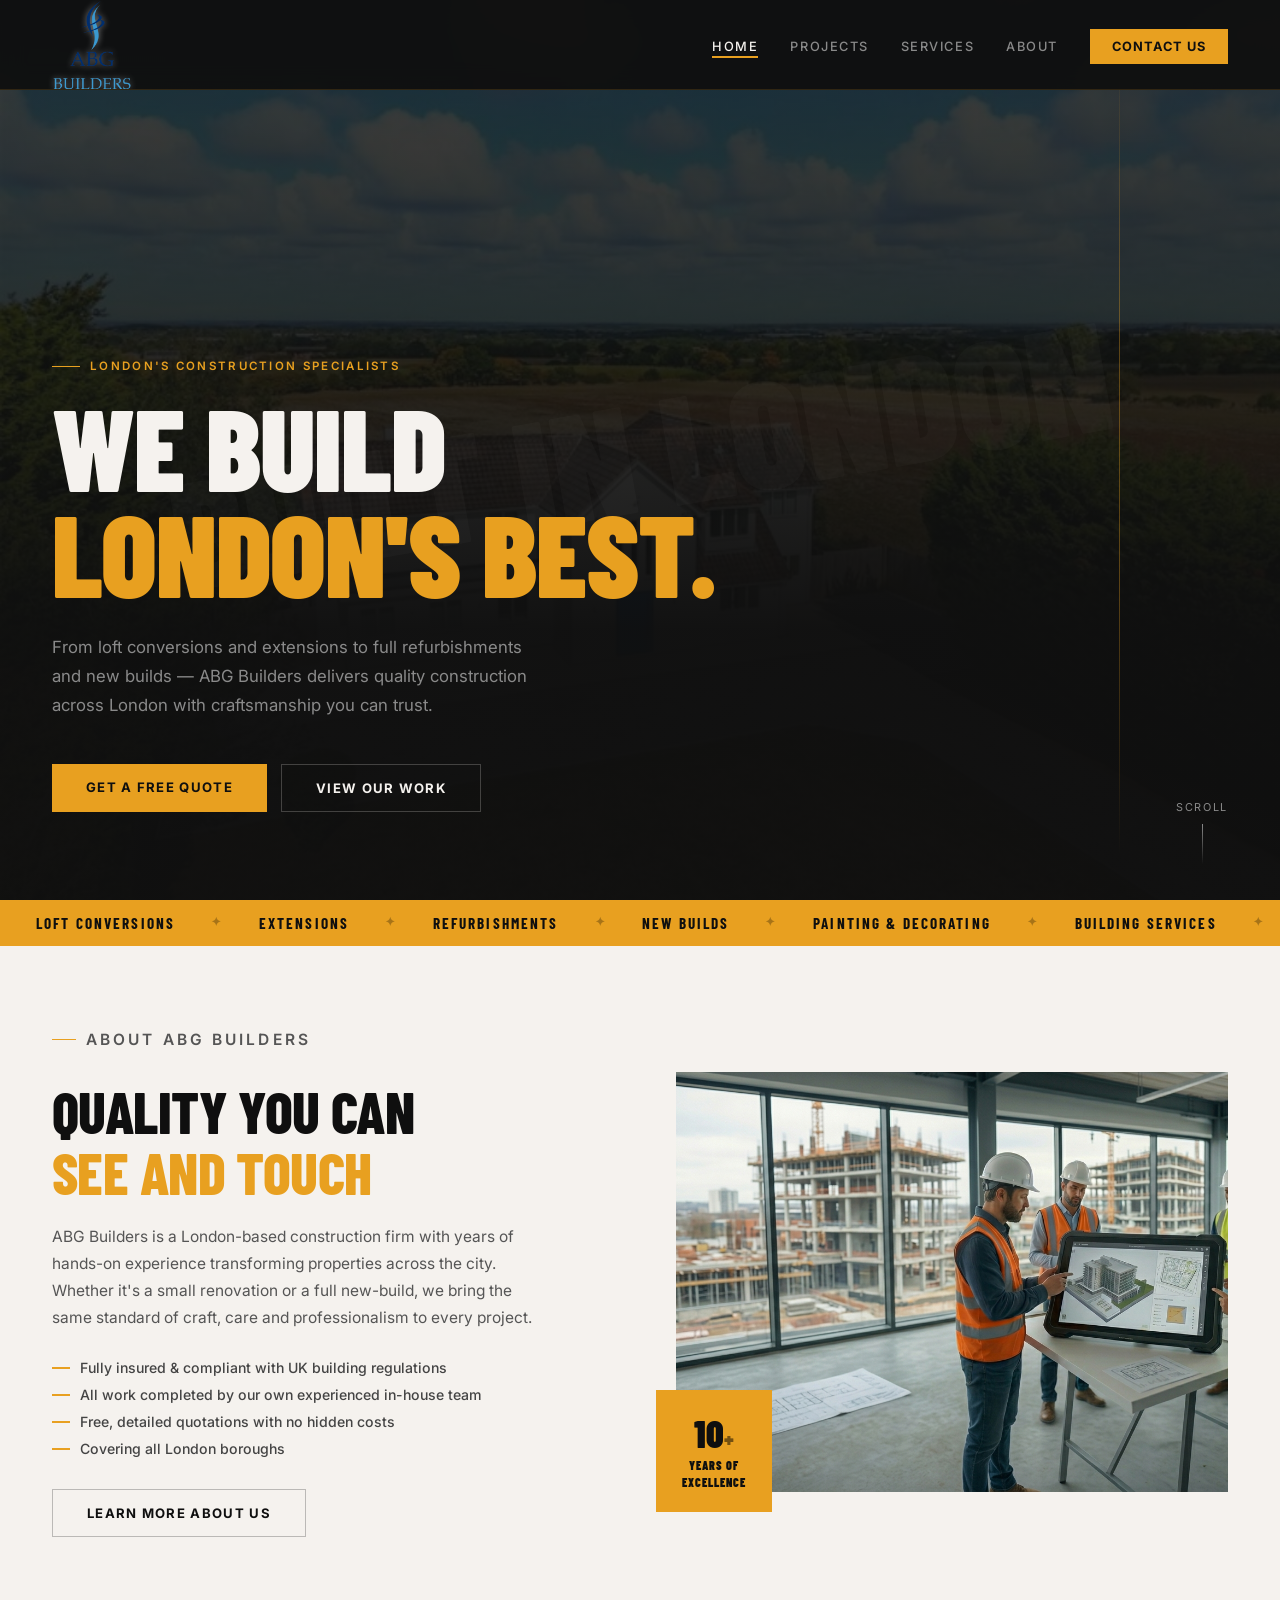
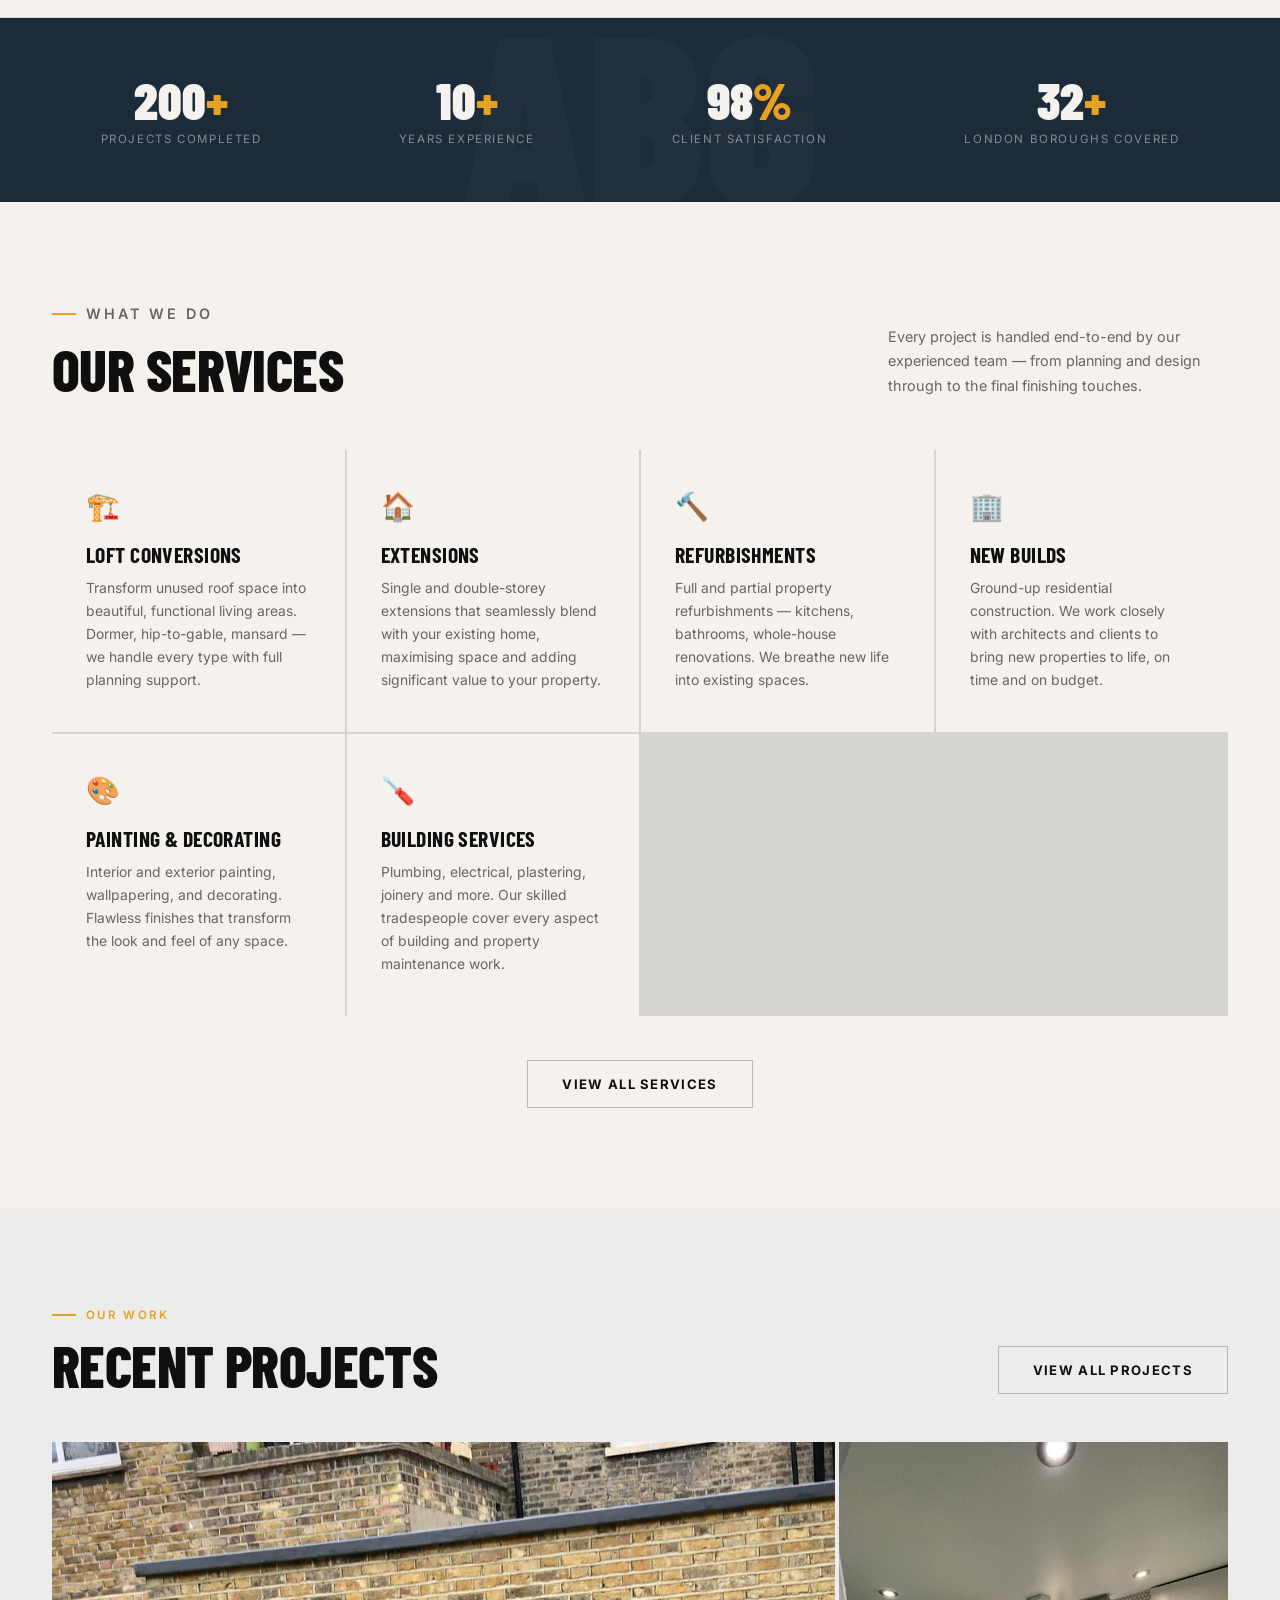
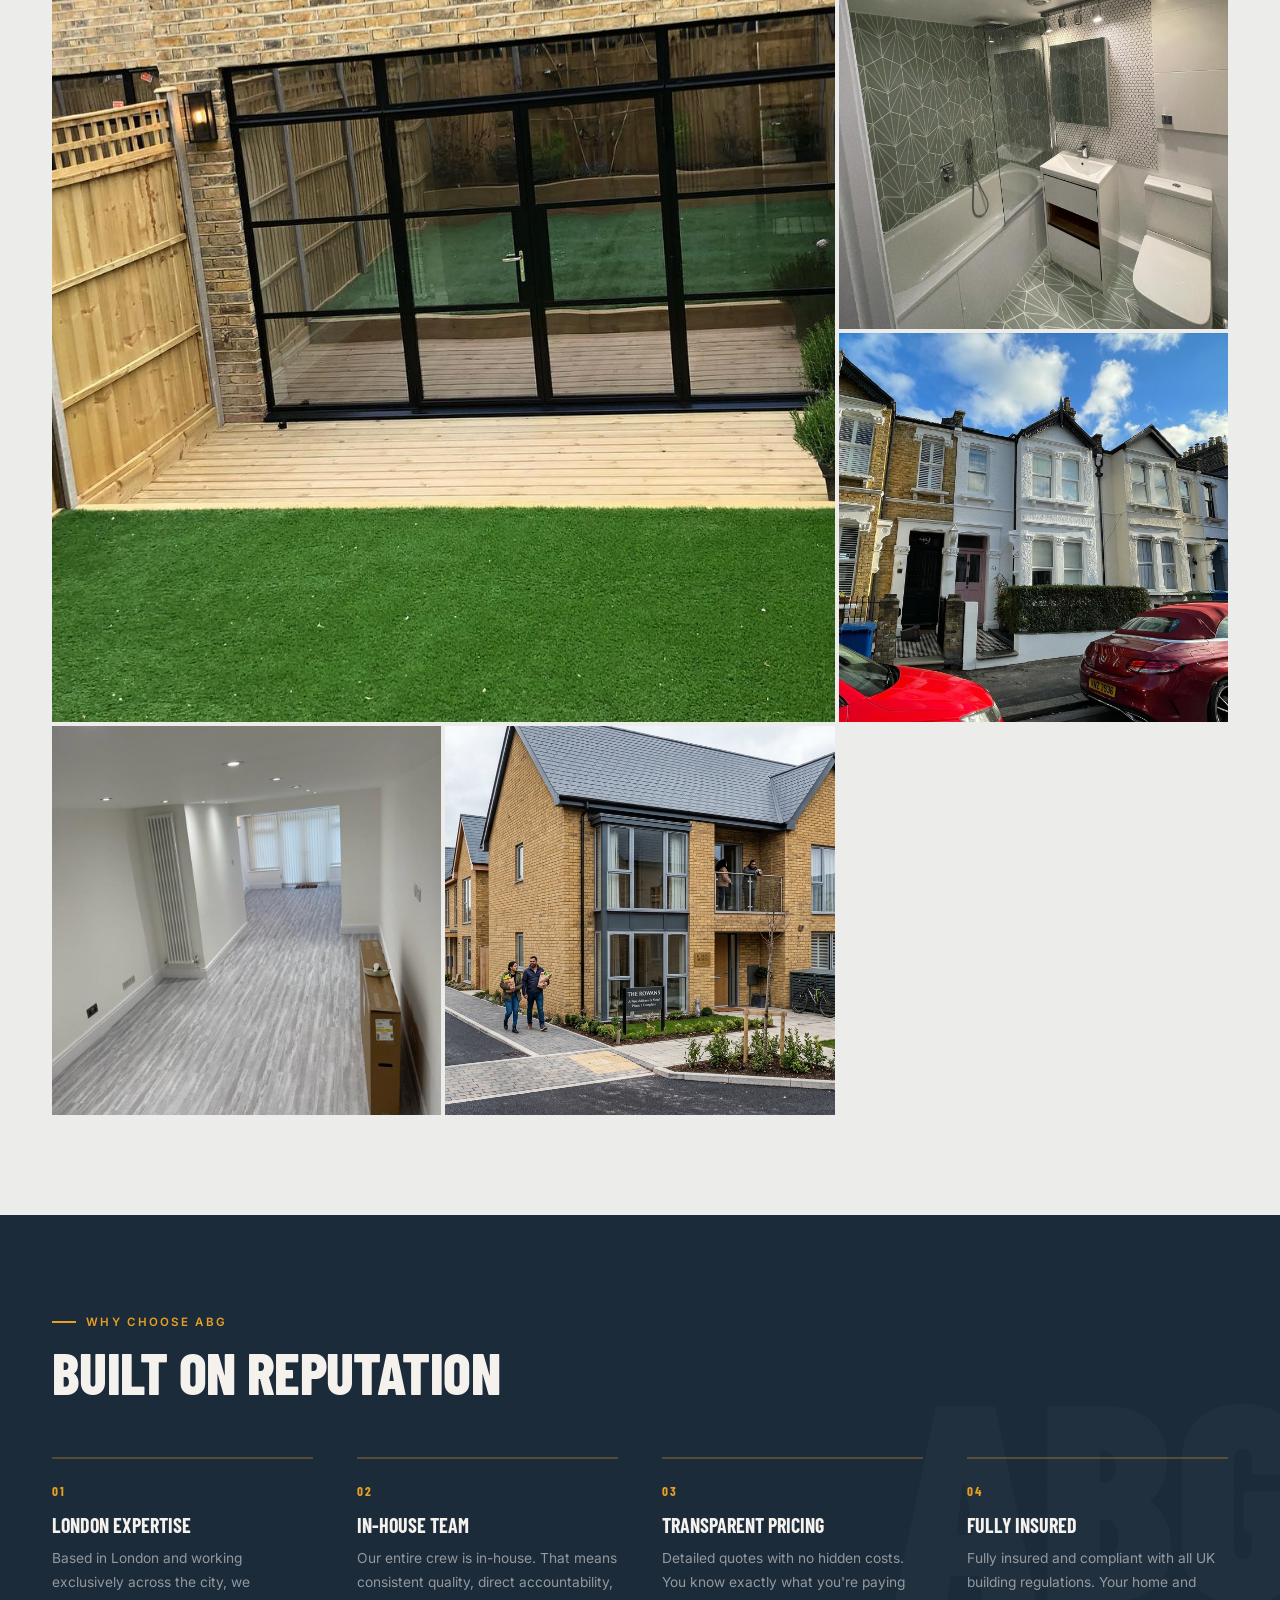
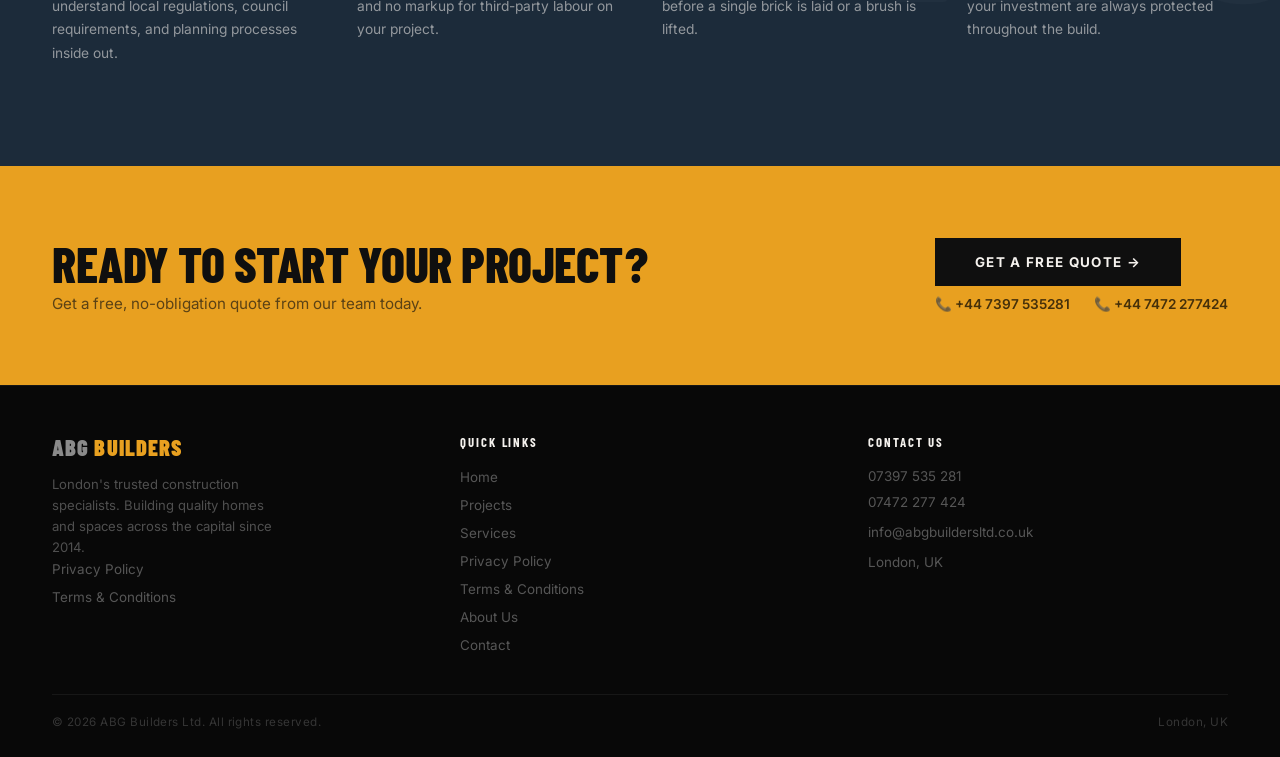
==== commit 9f3d9dfa: "s" ====
--- a/index.html
+++ b/index.html
@@ -451,7 +451,7 @@
 <!-- NAVIGATION -->
 <nav>
 <a href="index.html" class="logo">
-  <img src="images/abg_logo_white.png" alt="ABG Builders Logo">
+  <img src="images/abg_logo.png" alt="ABG Builders Logo">
  
 </a>
   <ul class="nav-links">
--- a/css/style.css
+++ b/css/style.css
@@ -75,25 +75,26 @@
 }
 
 .logo {
-  display: flex;
-  align-items: center;
-  gap: 12px;
-  text-decoration: none;
+    display: flex;
+    align-items: center;
+    text-decoration: none;
+    
+     
 }
 
 .logo img {
-  height: 50px;
+  height: 90px;   /* increase from whatever it currently is, e.g. 40px */
   width: auto;
-}
-
-.logo-text {
-  font-family: Georgia, serif; /* match your logo's serif style, adjust as needed */
-  font-size: 1.1rem;
-  font-weight: 700;
-  line-height: 1.1;
-  color: #ffffff;
-  letter-spacing: 1px;
-}
+    display: block;
+    transition: transform 0.3s ease;
+    
+}
+
+.logo img { 
+  filter: brightness(1.8) contrast(1.2); 
+   filter: drop-shadow(0 0 3px rgba(255,255,255,0.5));
+}
+
 .logo img:hover {
     transform: scale(1.05);
 }
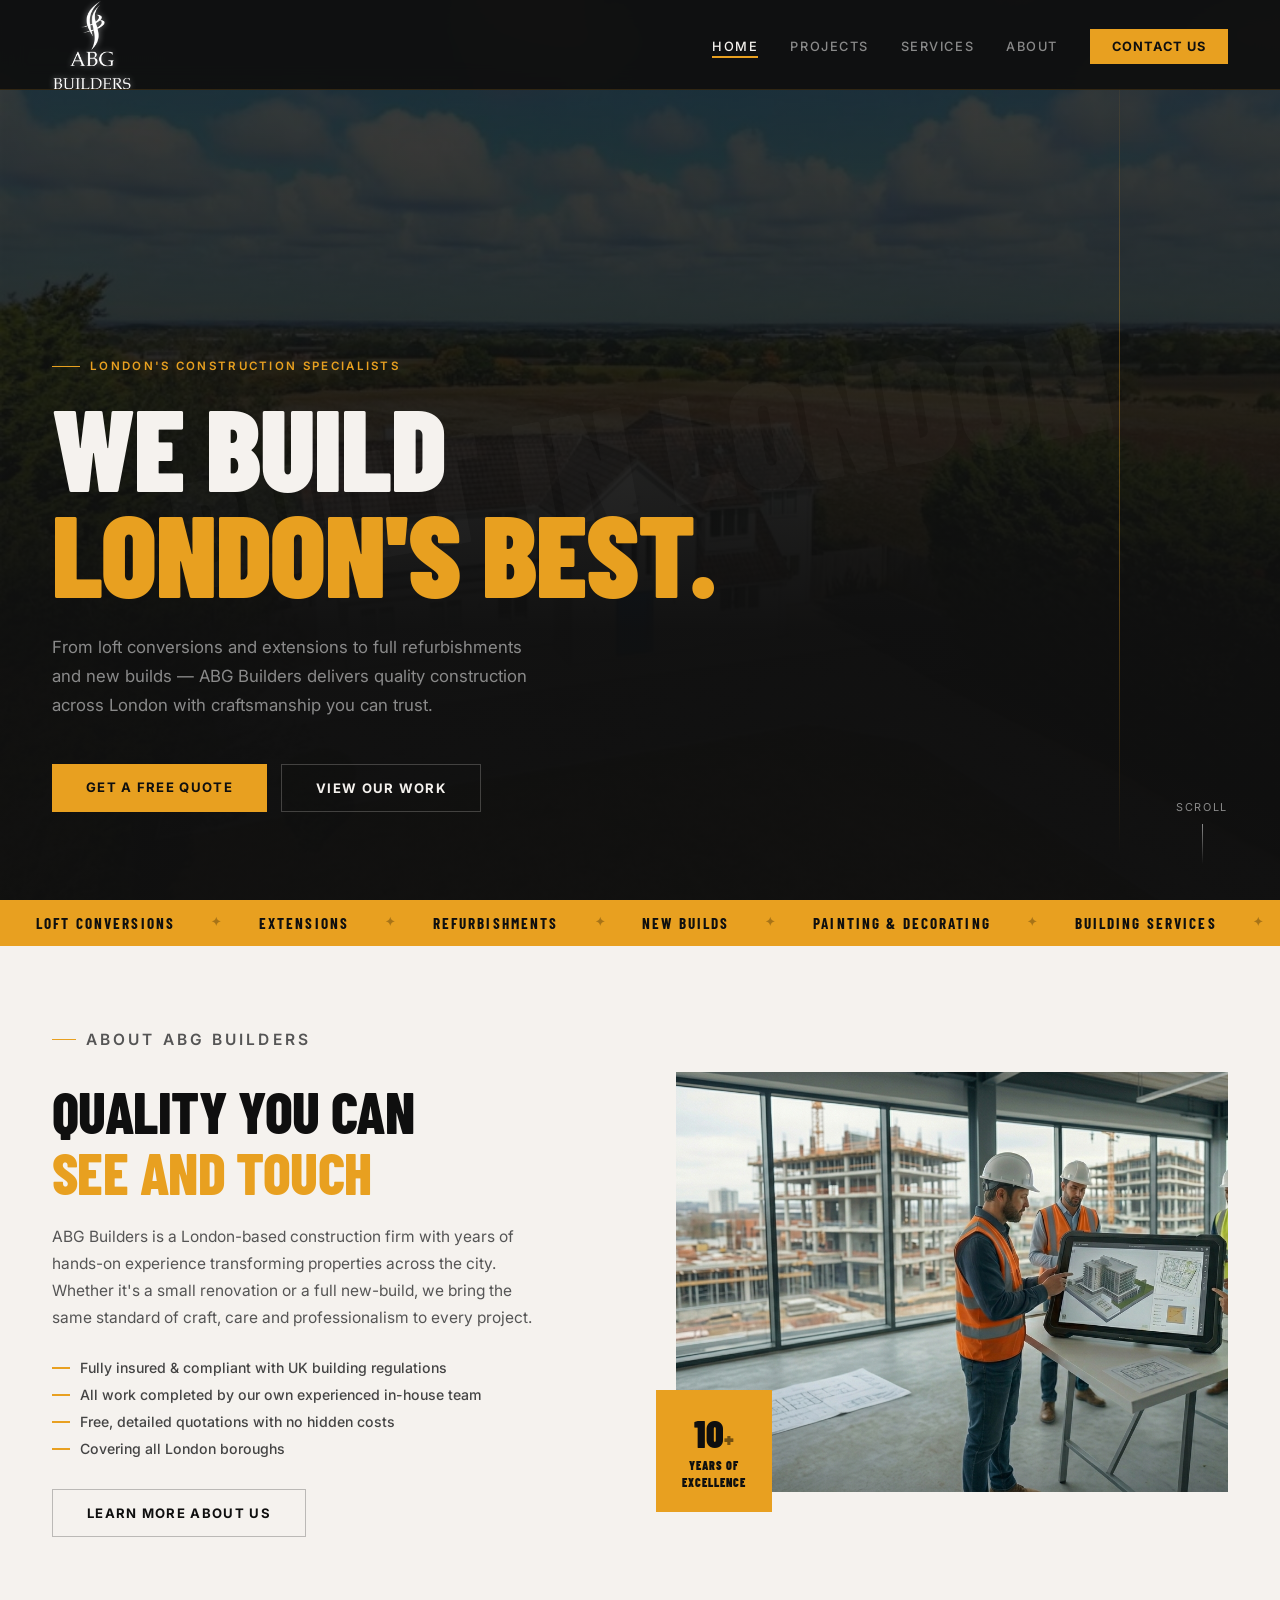
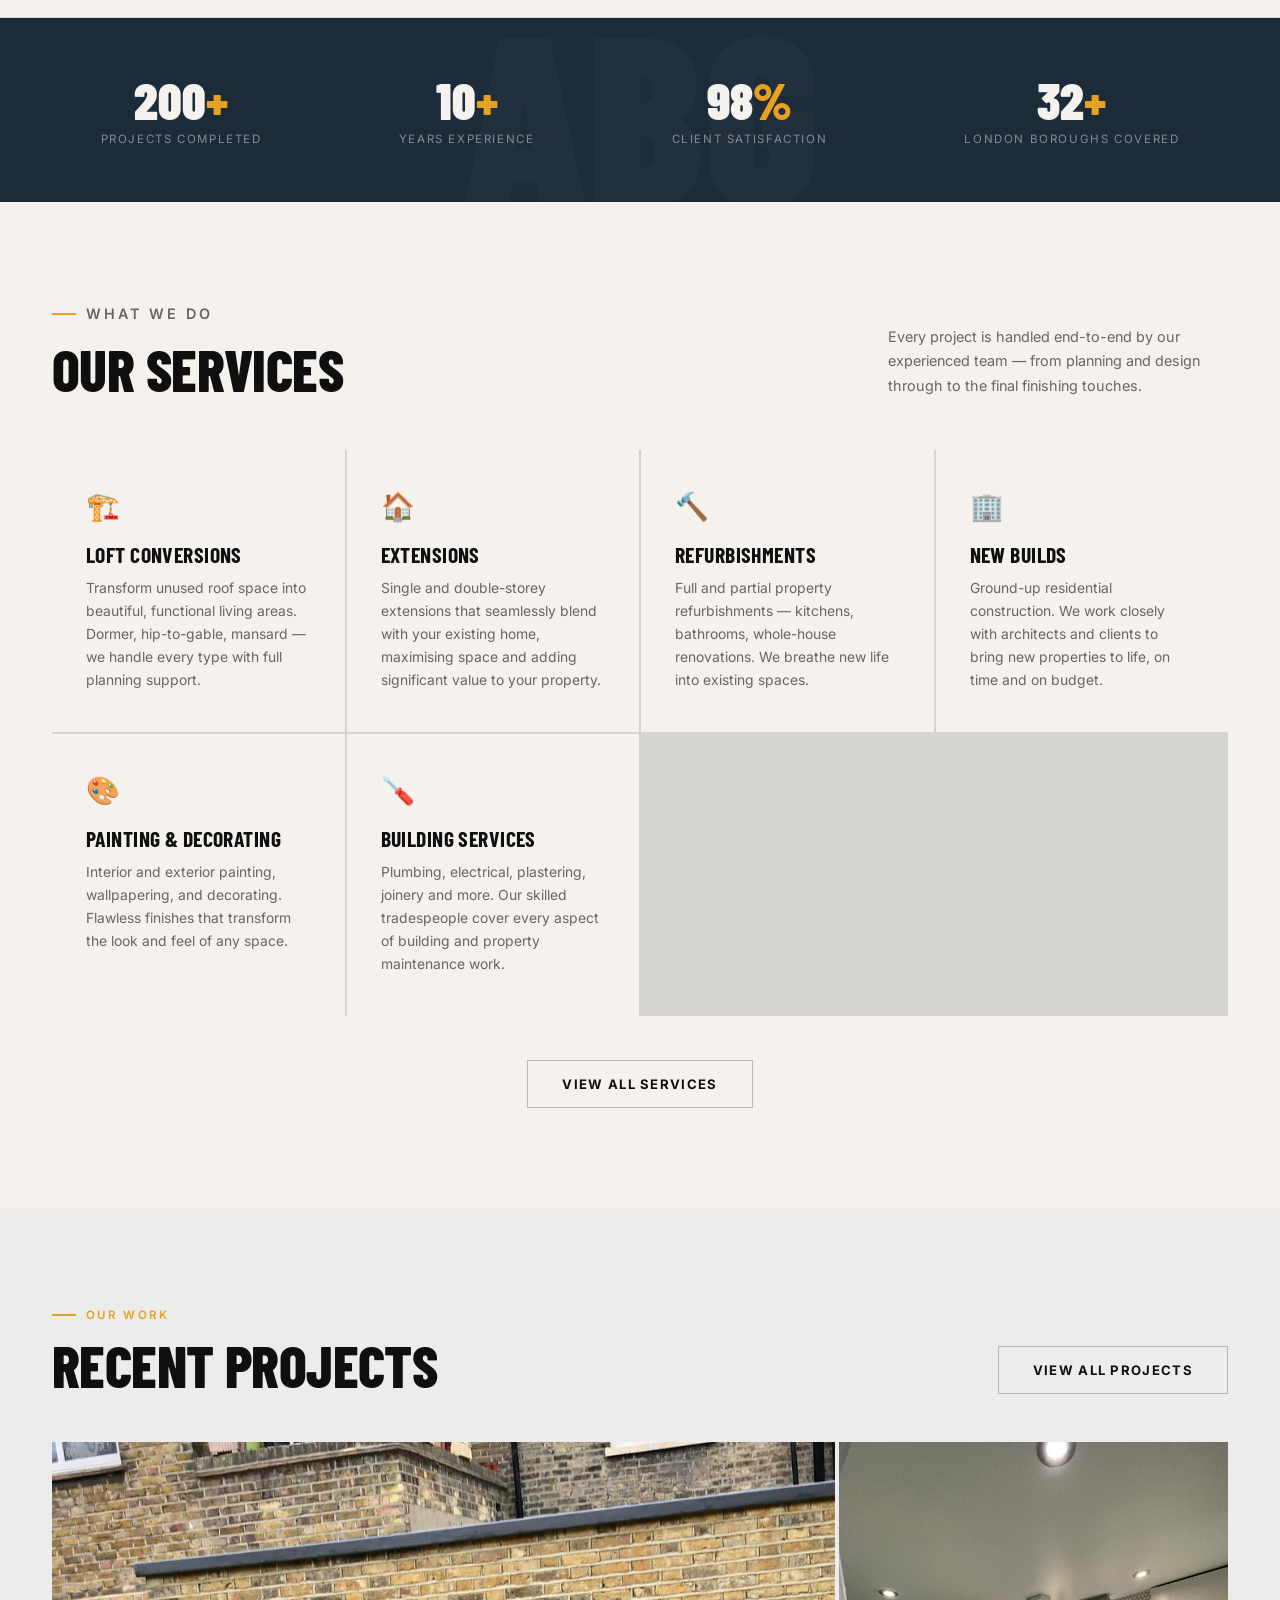
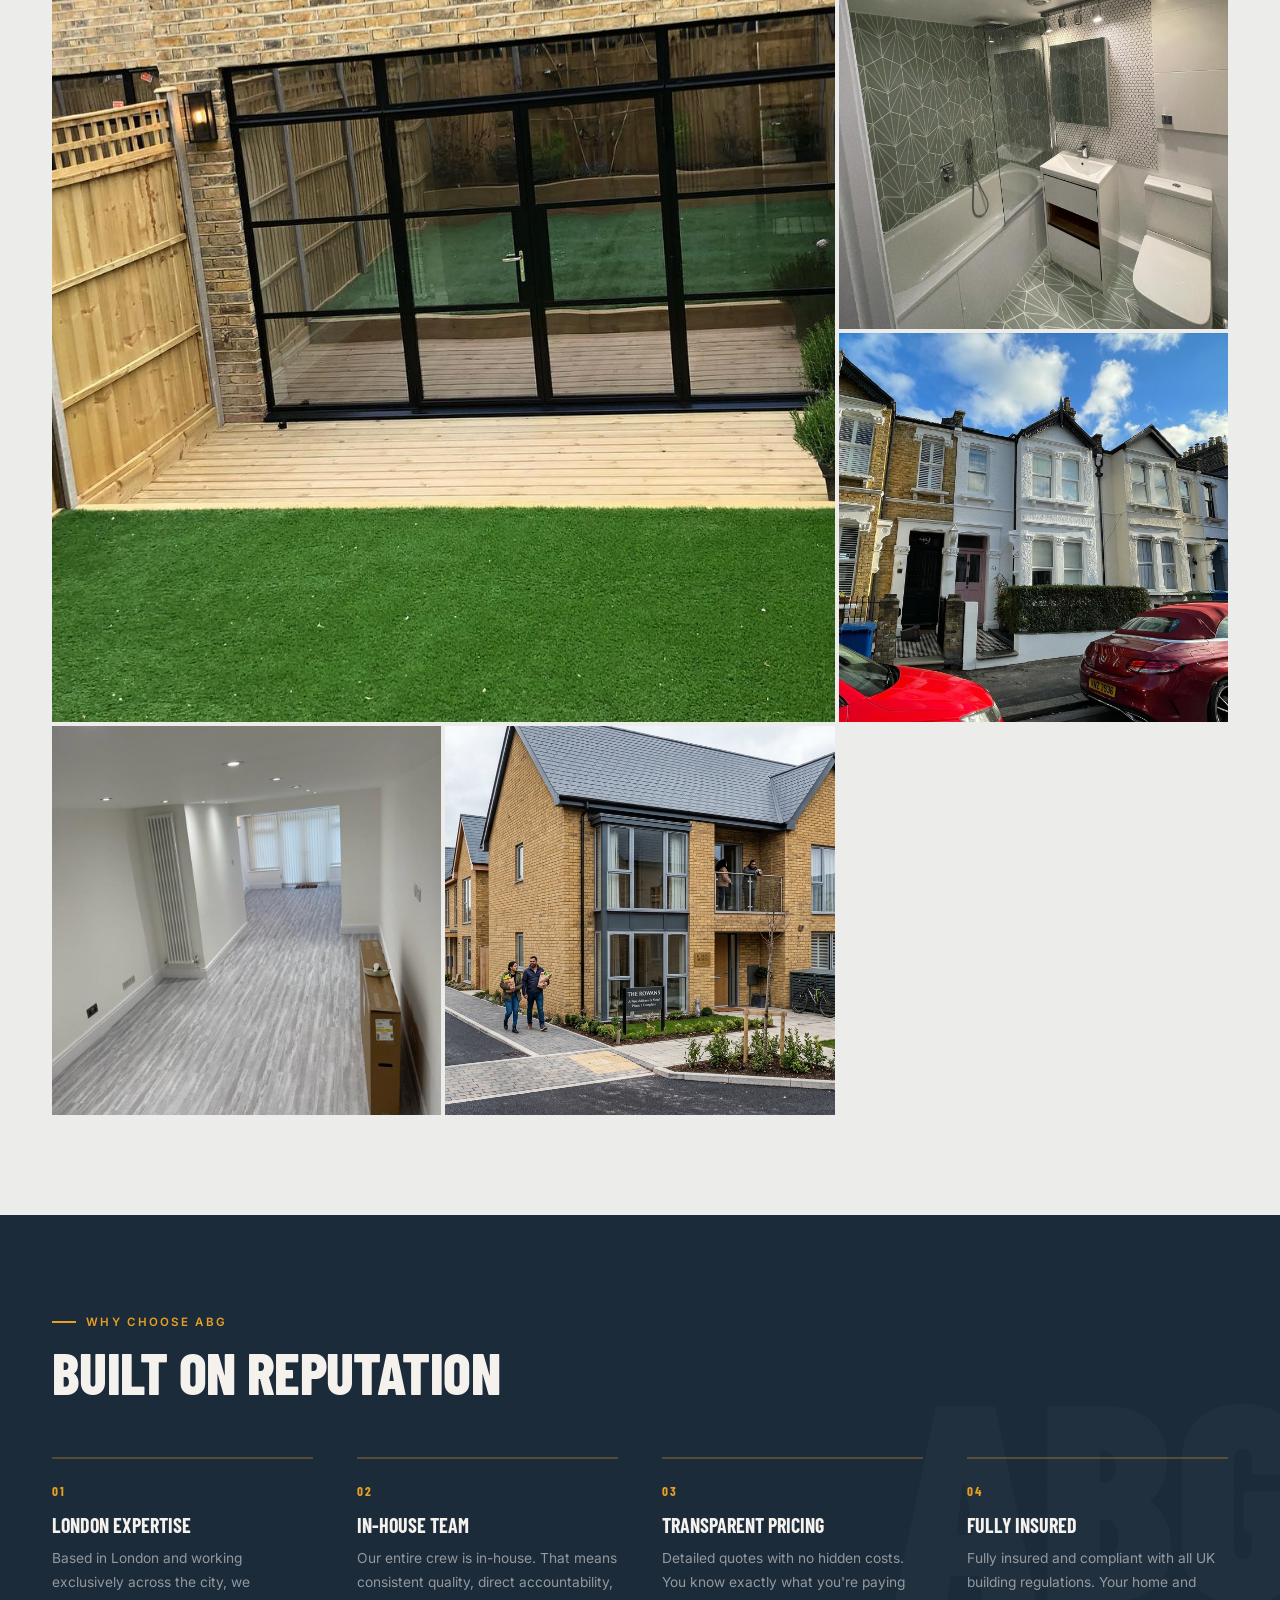
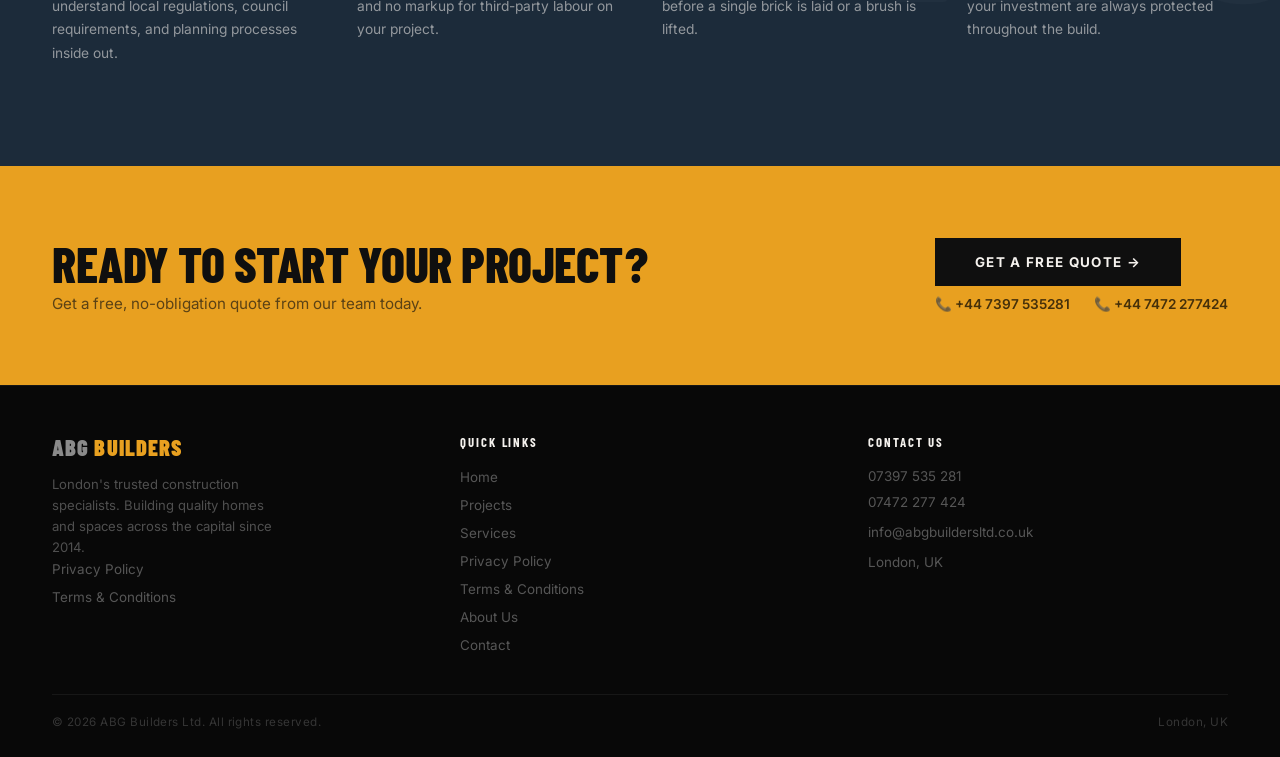
==== commit 7f28b8bf: "s" ====
--- a/index.html
+++ b/index.html
@@ -451,7 +451,7 @@
 <!-- NAVIGATION -->
 <nav>
 <a href="index.html" class="logo">
-  <img src="images/abg_logo.png" alt="ABG Builders Logo">
+  <img src="images/abg_logo_white.png" alt="ABG Builders Logo">
  
 </a>
   <ul class="nav-links">
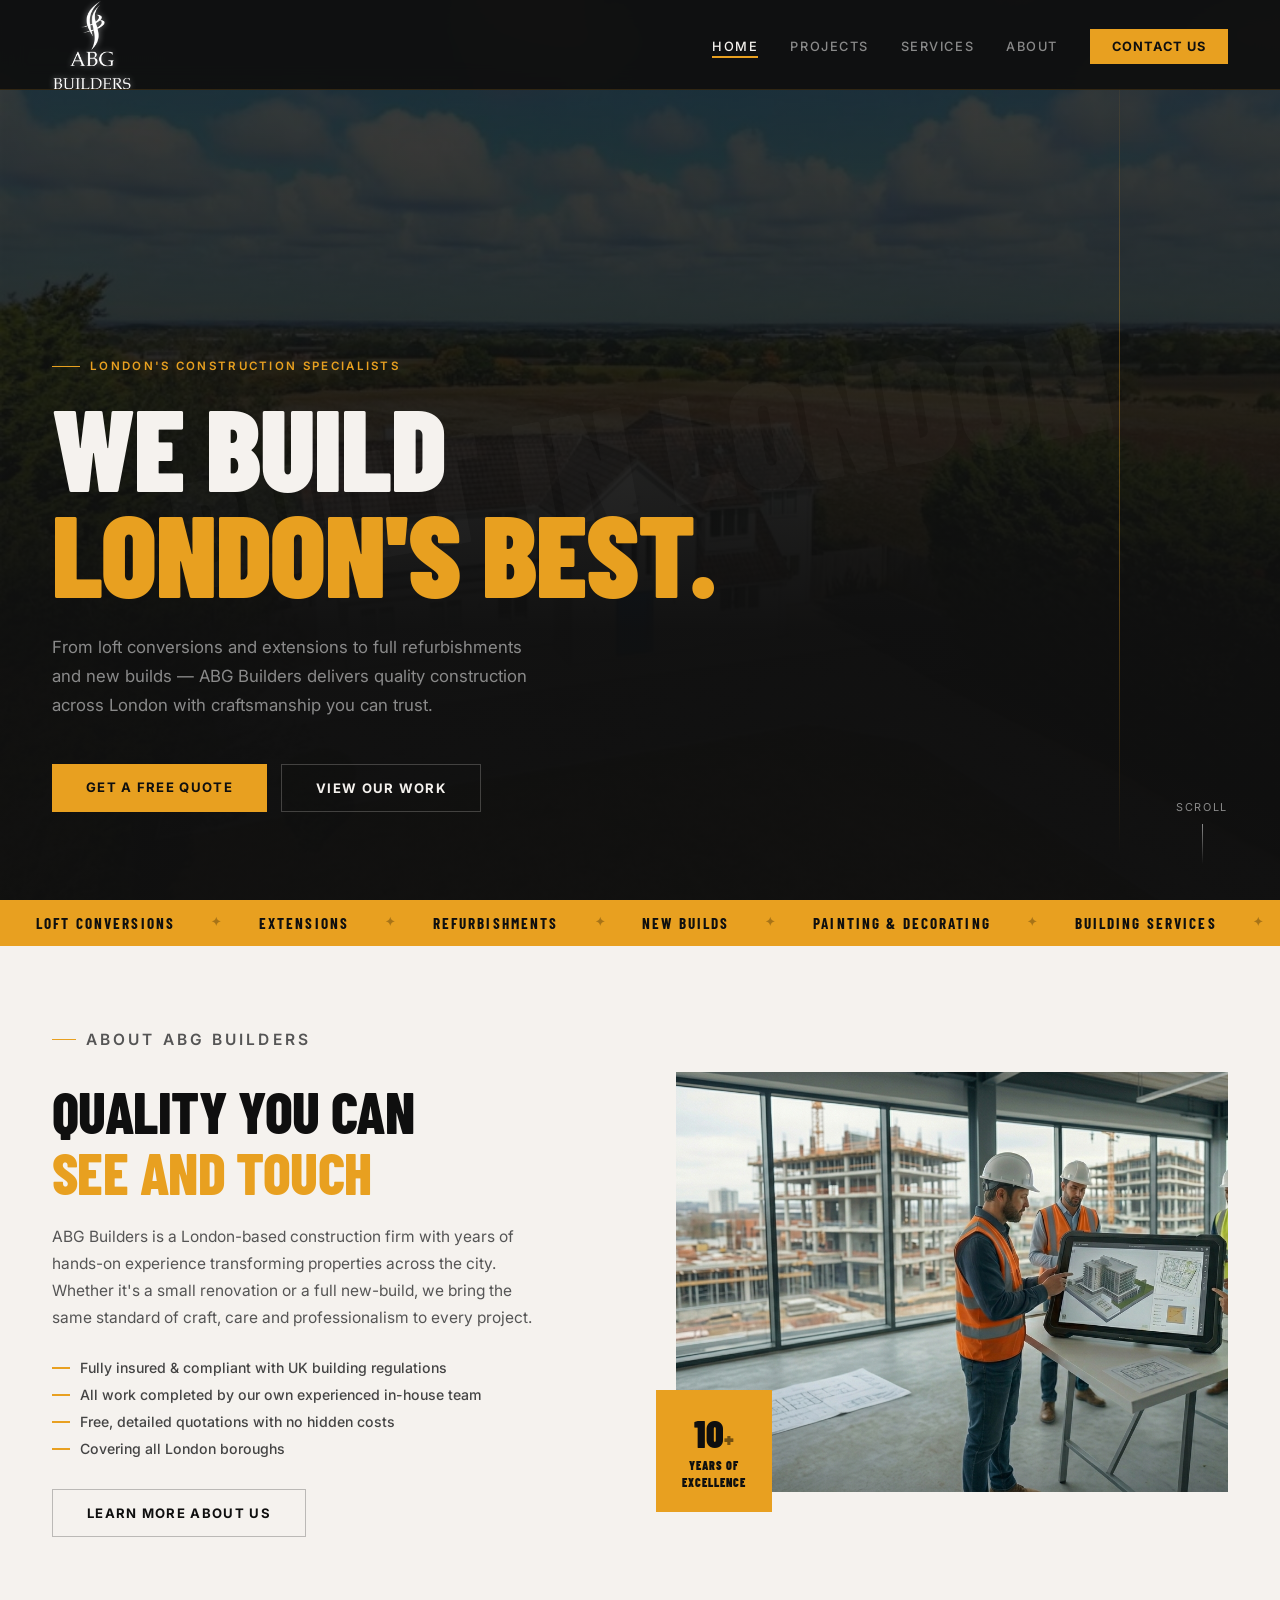
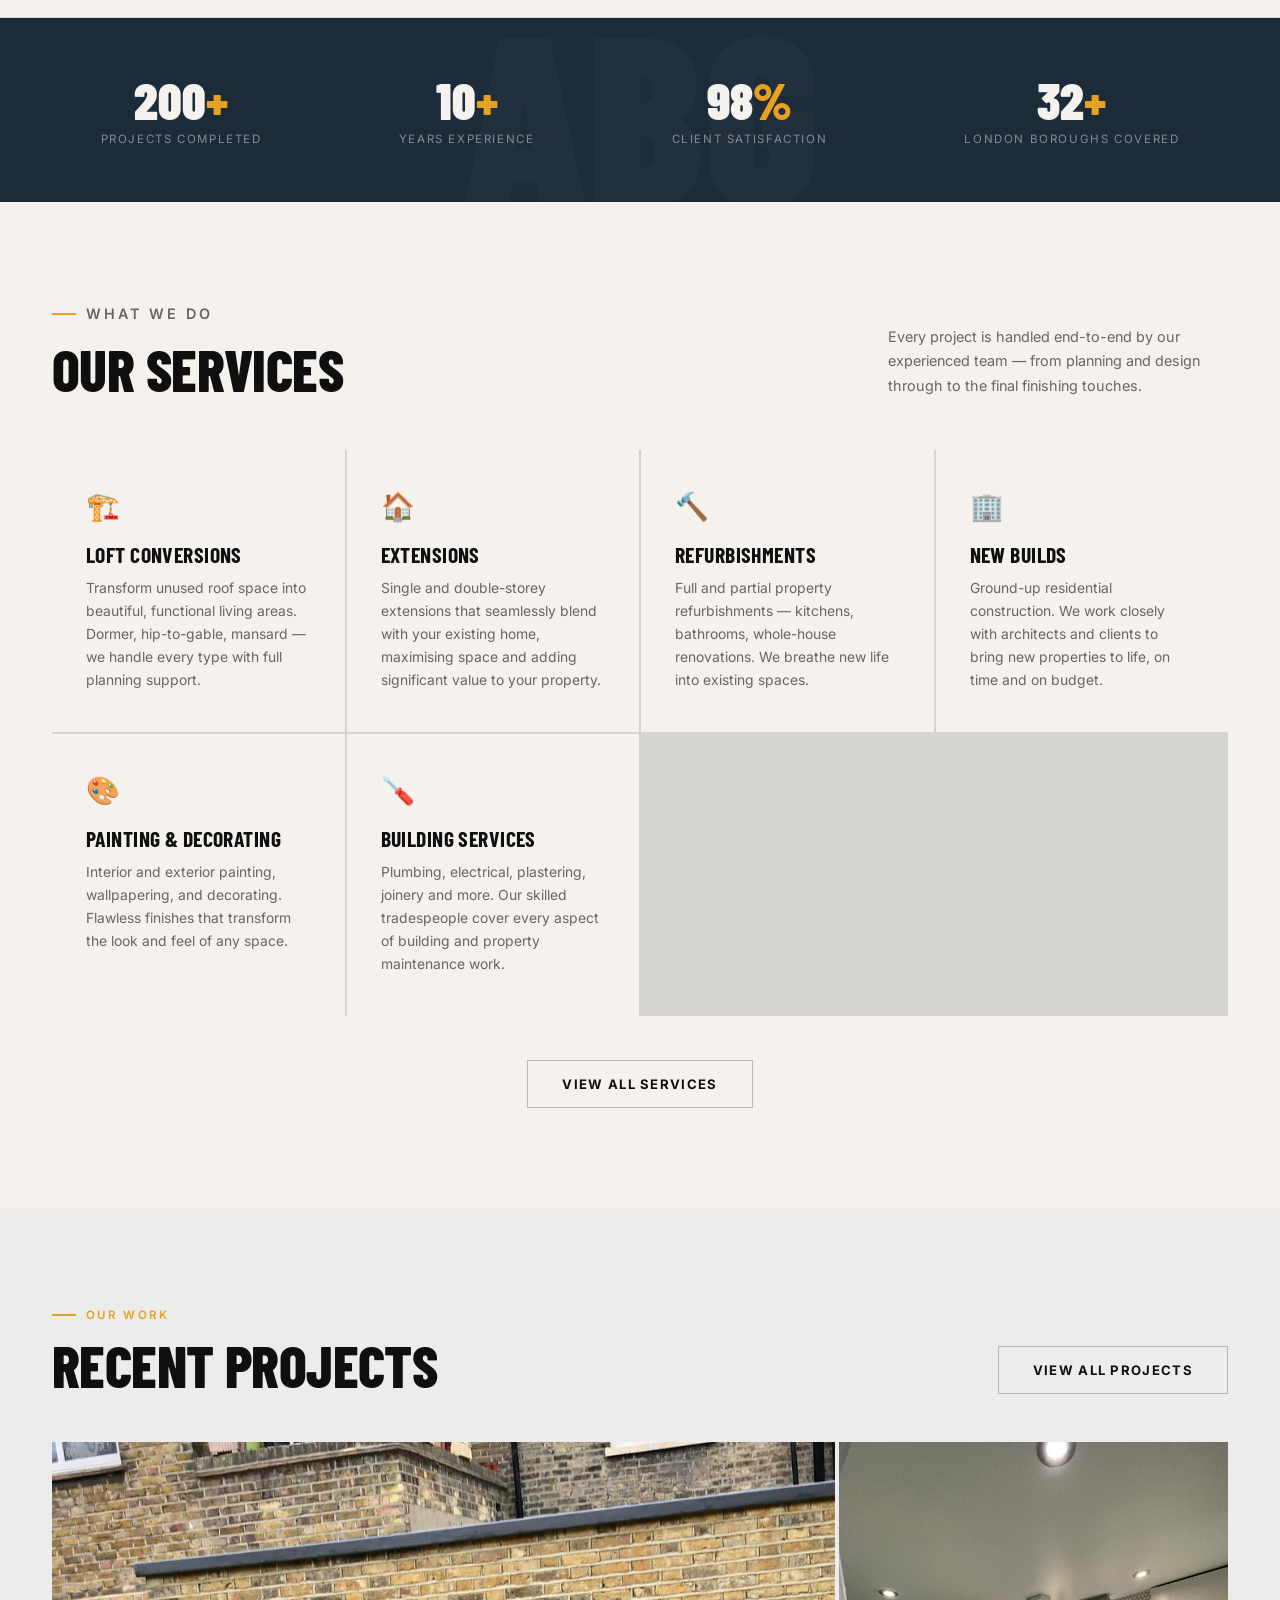
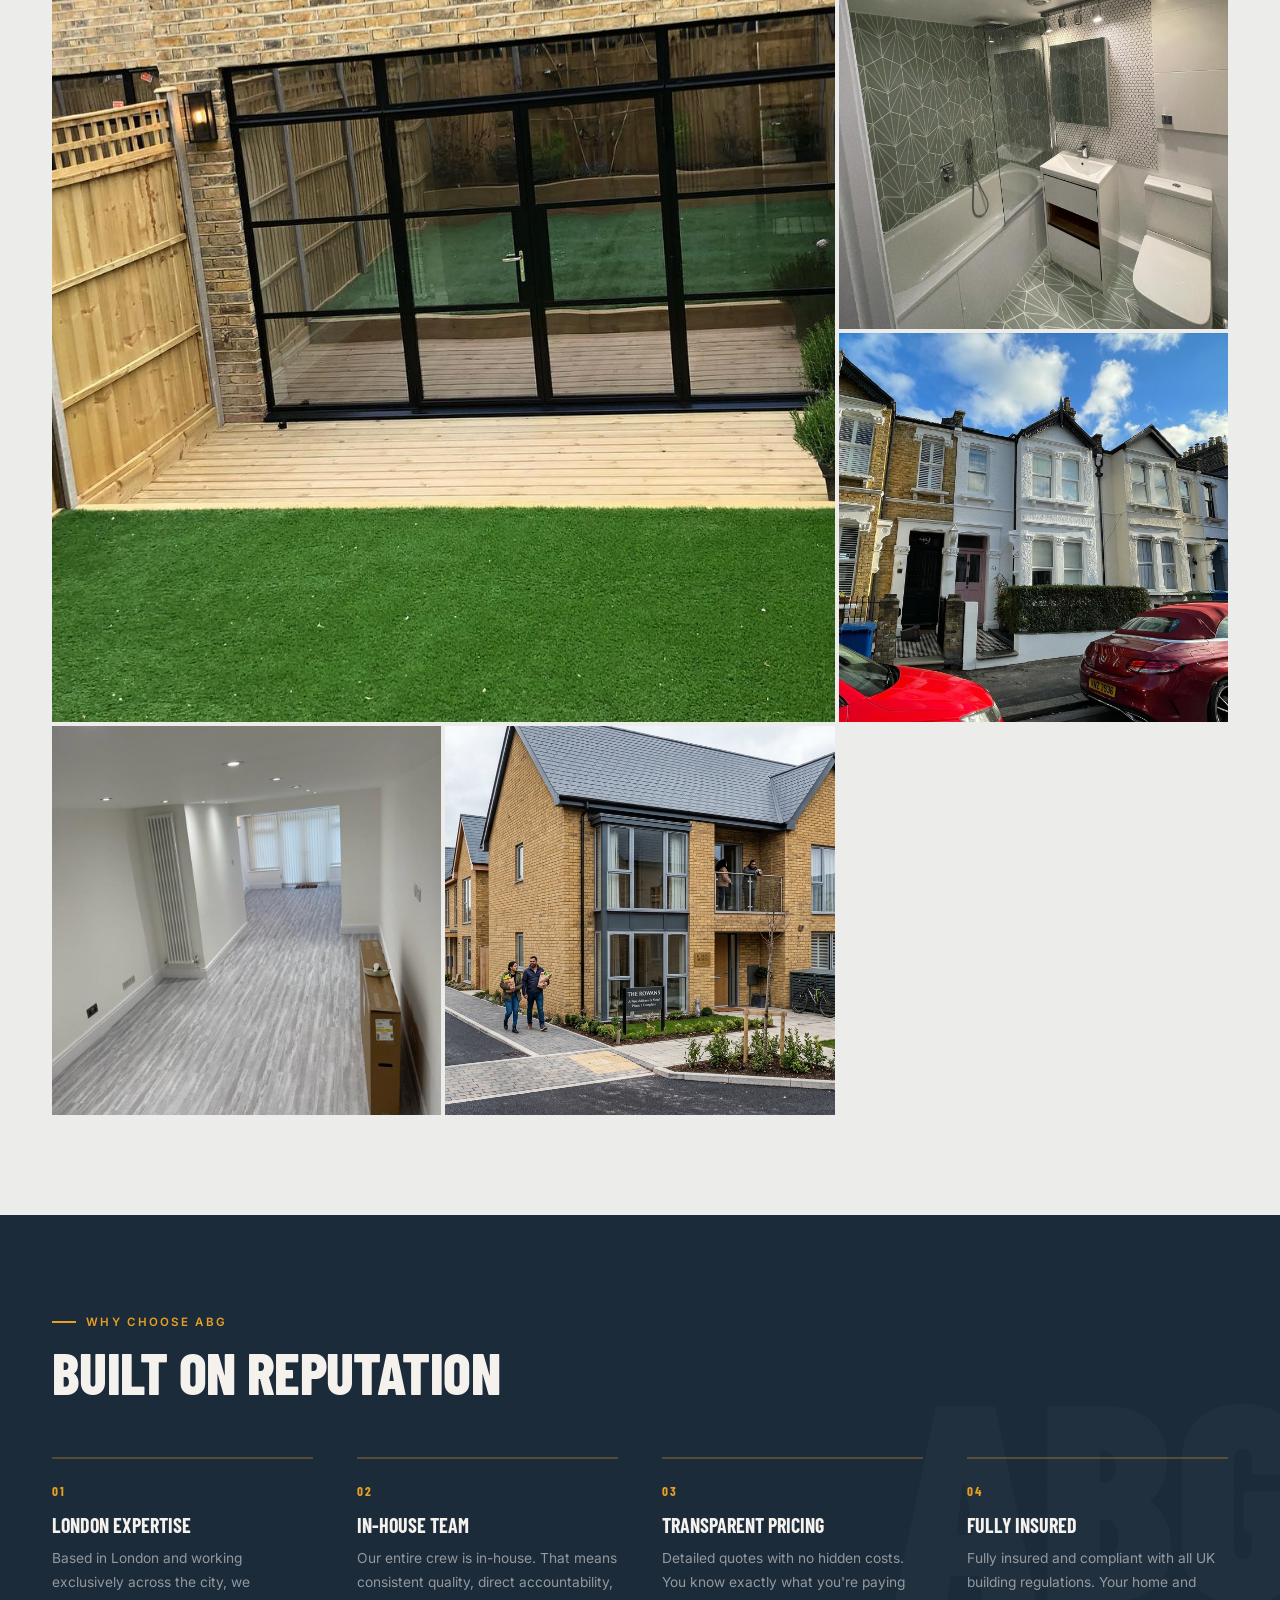
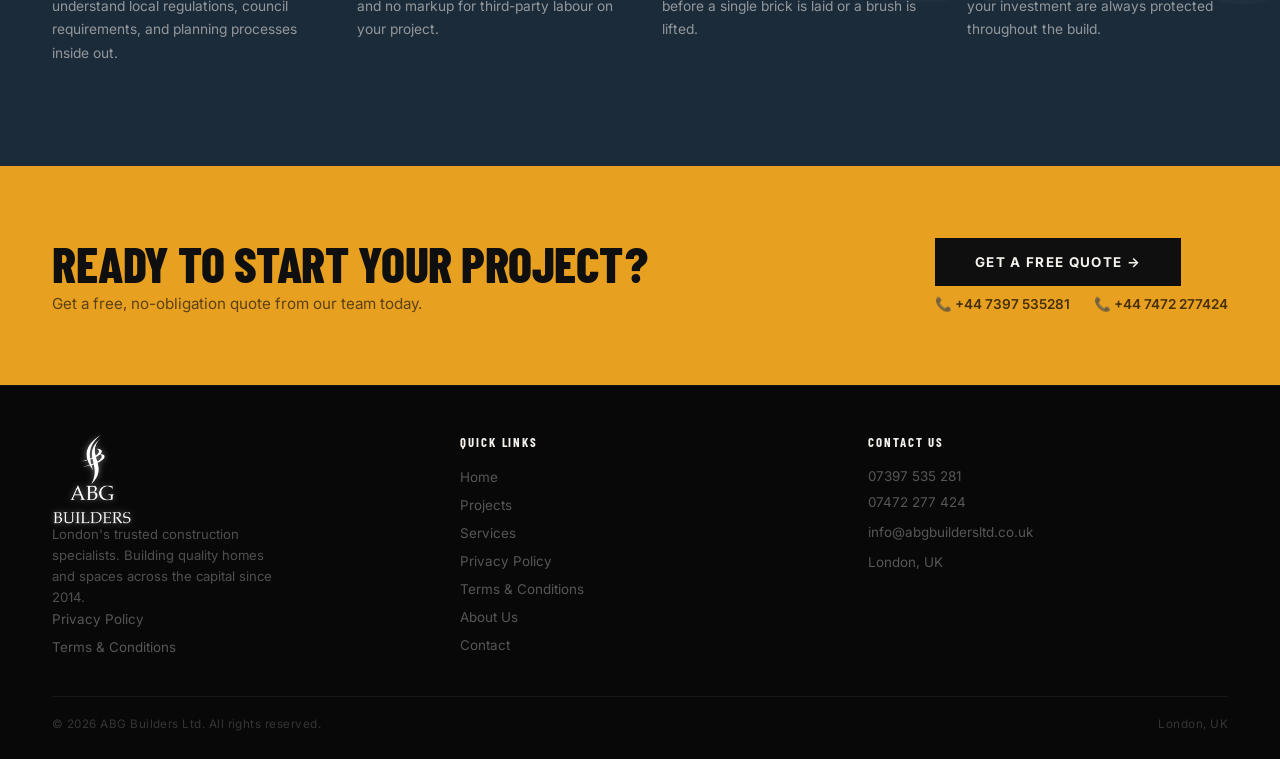
==== commit a9e6501b: "u" ====
--- a/index.html
+++ b/index.html
@@ -712,7 +712,10 @@
 <footer>
   <div class="footer-inner">
     <div class="footer-brand">
-      <a href="index.html" class="footer-logo">ABG <span>Builders</span></a>
+      <a href="index.html" class="logo">
+  <img src="images/abg_logo_white.png" alt="ABG Builders Logo">
+ 
+</a>
       <p class="footer-tagline">London's trusted construction specialists. Building quality homes and spaces across the capital since 2014.</p>
       <ul class="footer-links">
         
--- a/css/style.css
+++ b/css/style.css
@@ -424,7 +424,7 @@
   margin-bottom: 40px;
 }
 
-.footer-brand {}
+
 
 .footer-logo {
   font-family: 'Barlow Condensed', sans-serif;
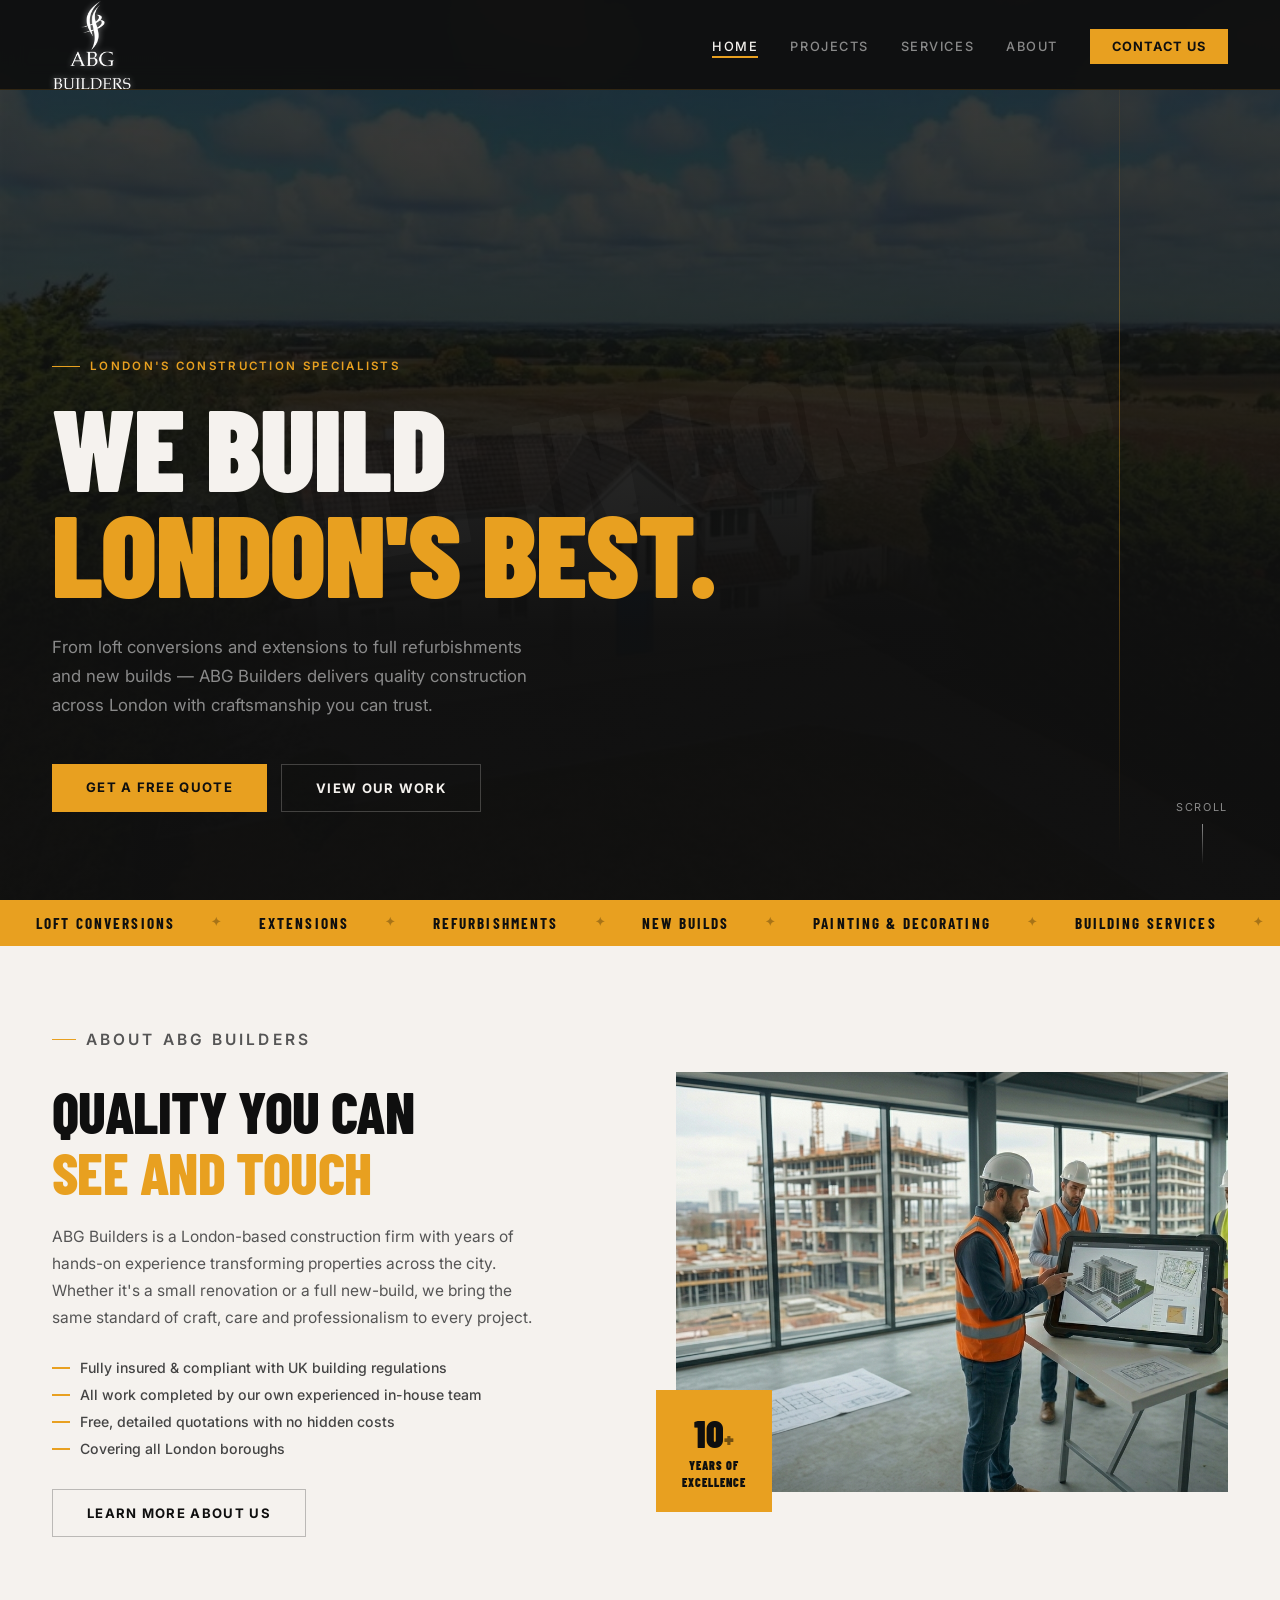
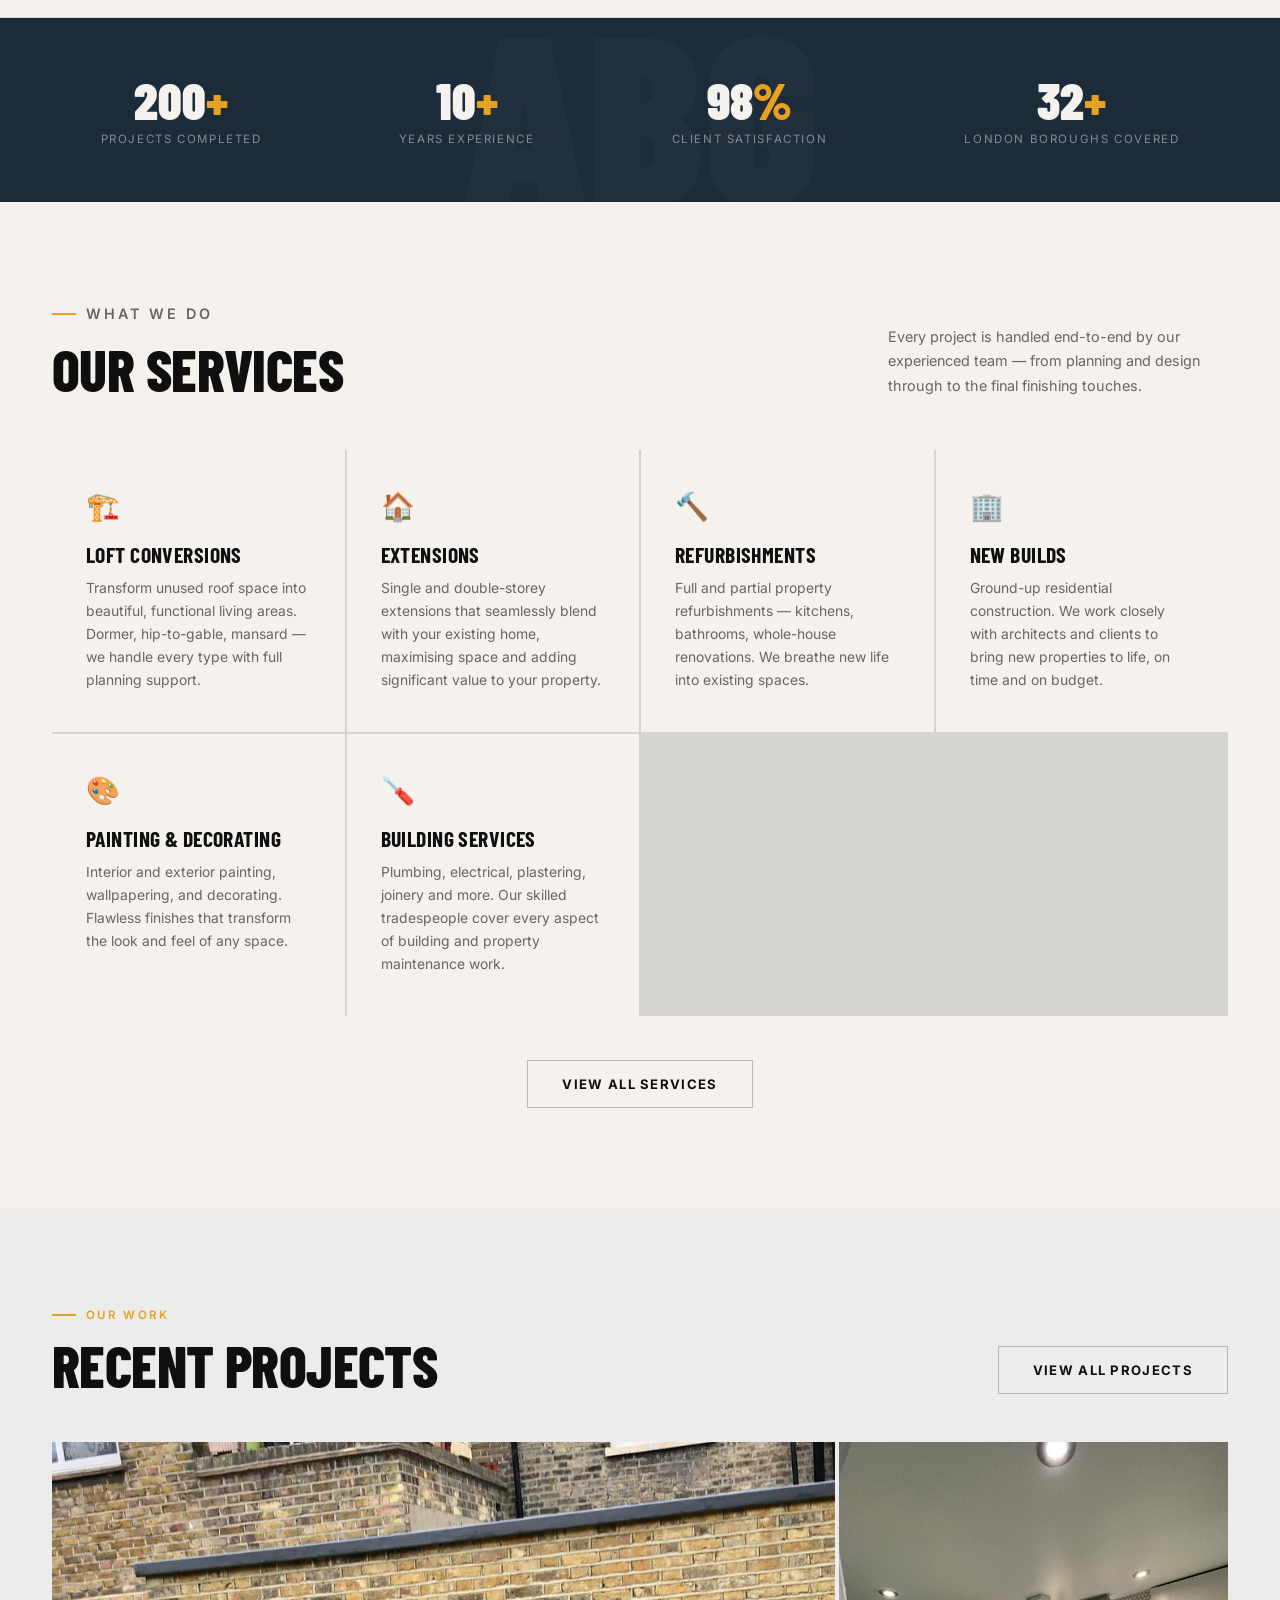
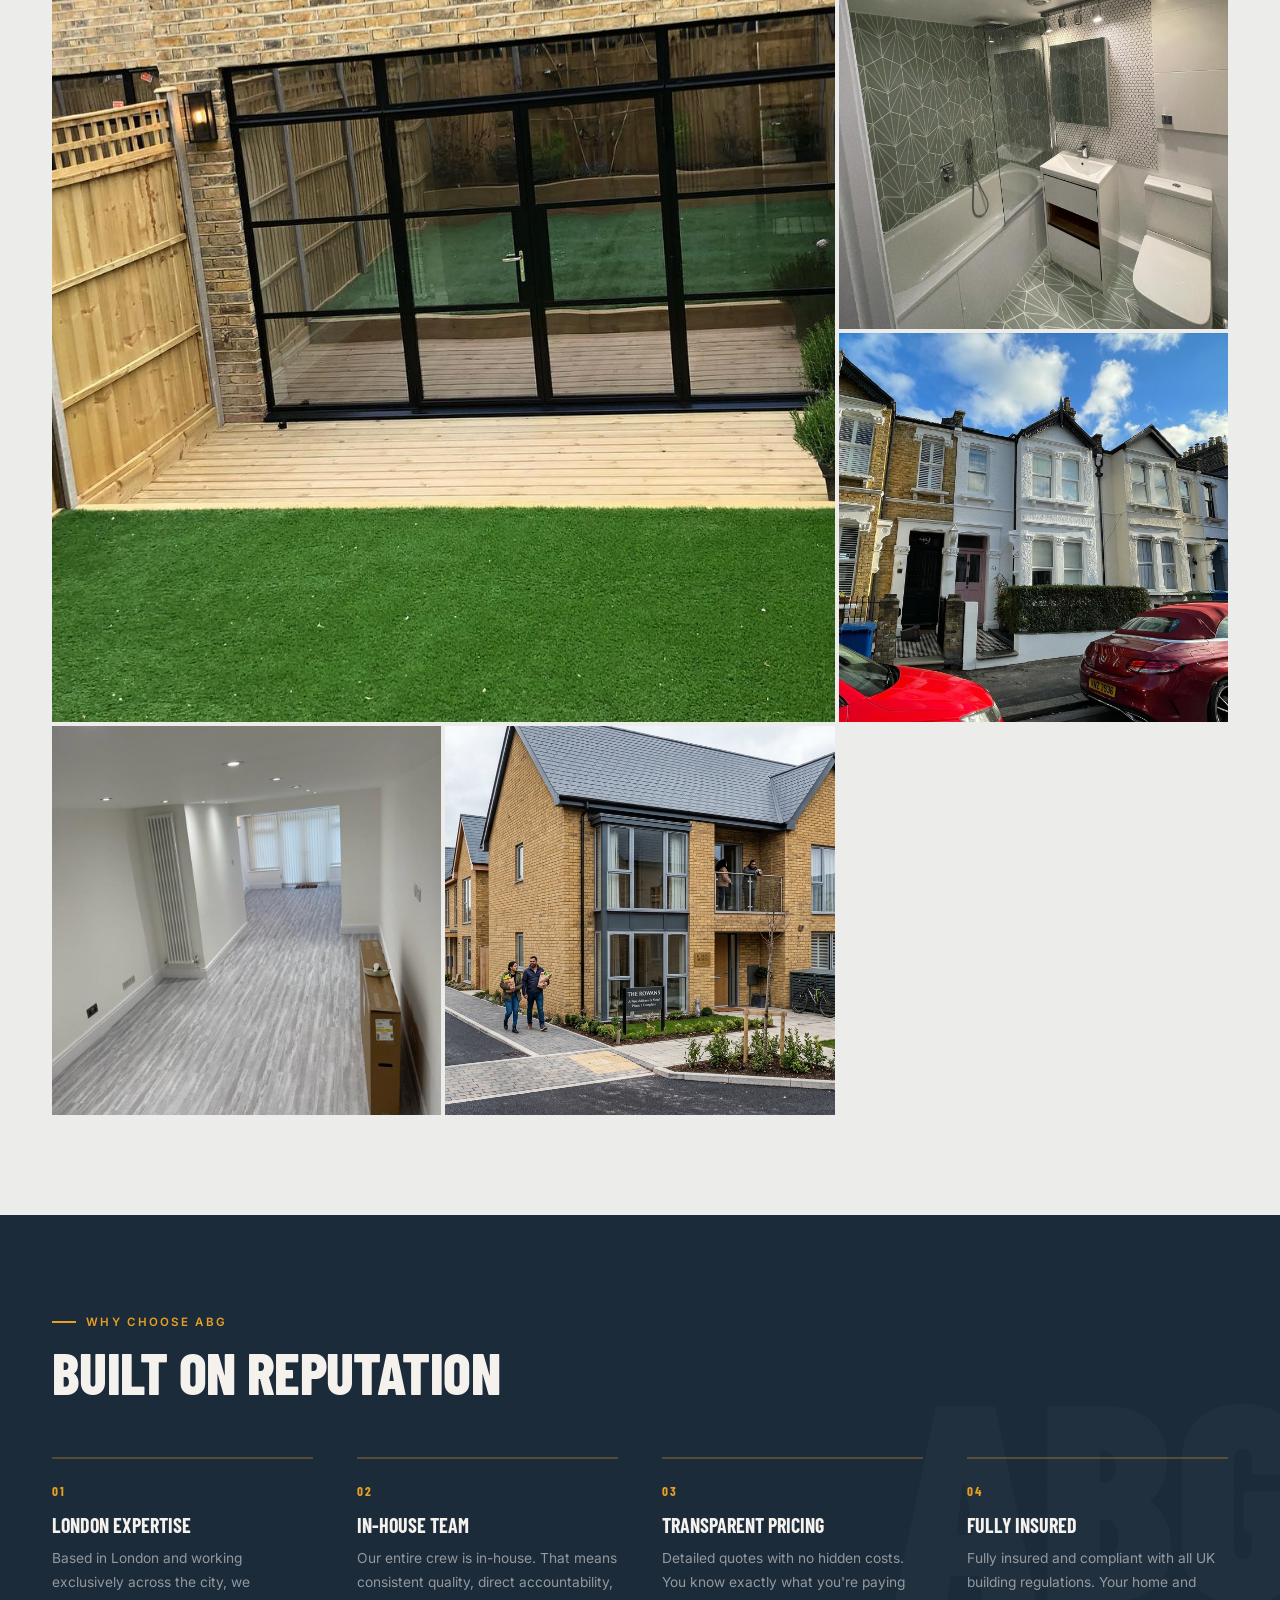
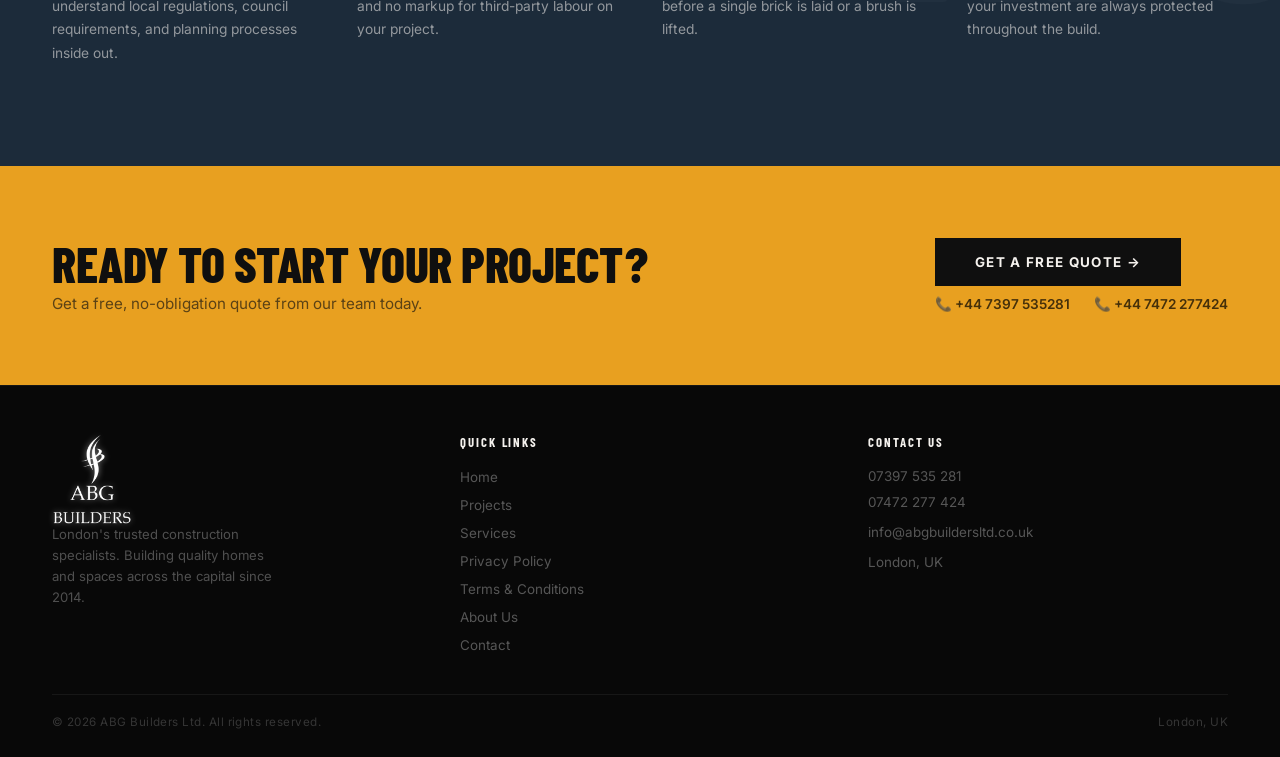
==== commit ba593a2c: "v" ====
--- a/index.html
+++ b/index.html
@@ -717,12 +717,7 @@
  
 </a>
       <p class="footer-tagline">London's trusted construction specialists. Building quality homes and spaces across the capital since 2014.</p>
-      <ul class="footer-links">
-        
-        <li> <a href="privacy-policy.html">Privacy Policy</a></li>
-        <li>  <a href="terms-and-conditions.html">Terms &amp; Conditions</a></li>
    
-      </ul>
     </div>
     <div>
       <div class="footer-heading">Quick Links</div>
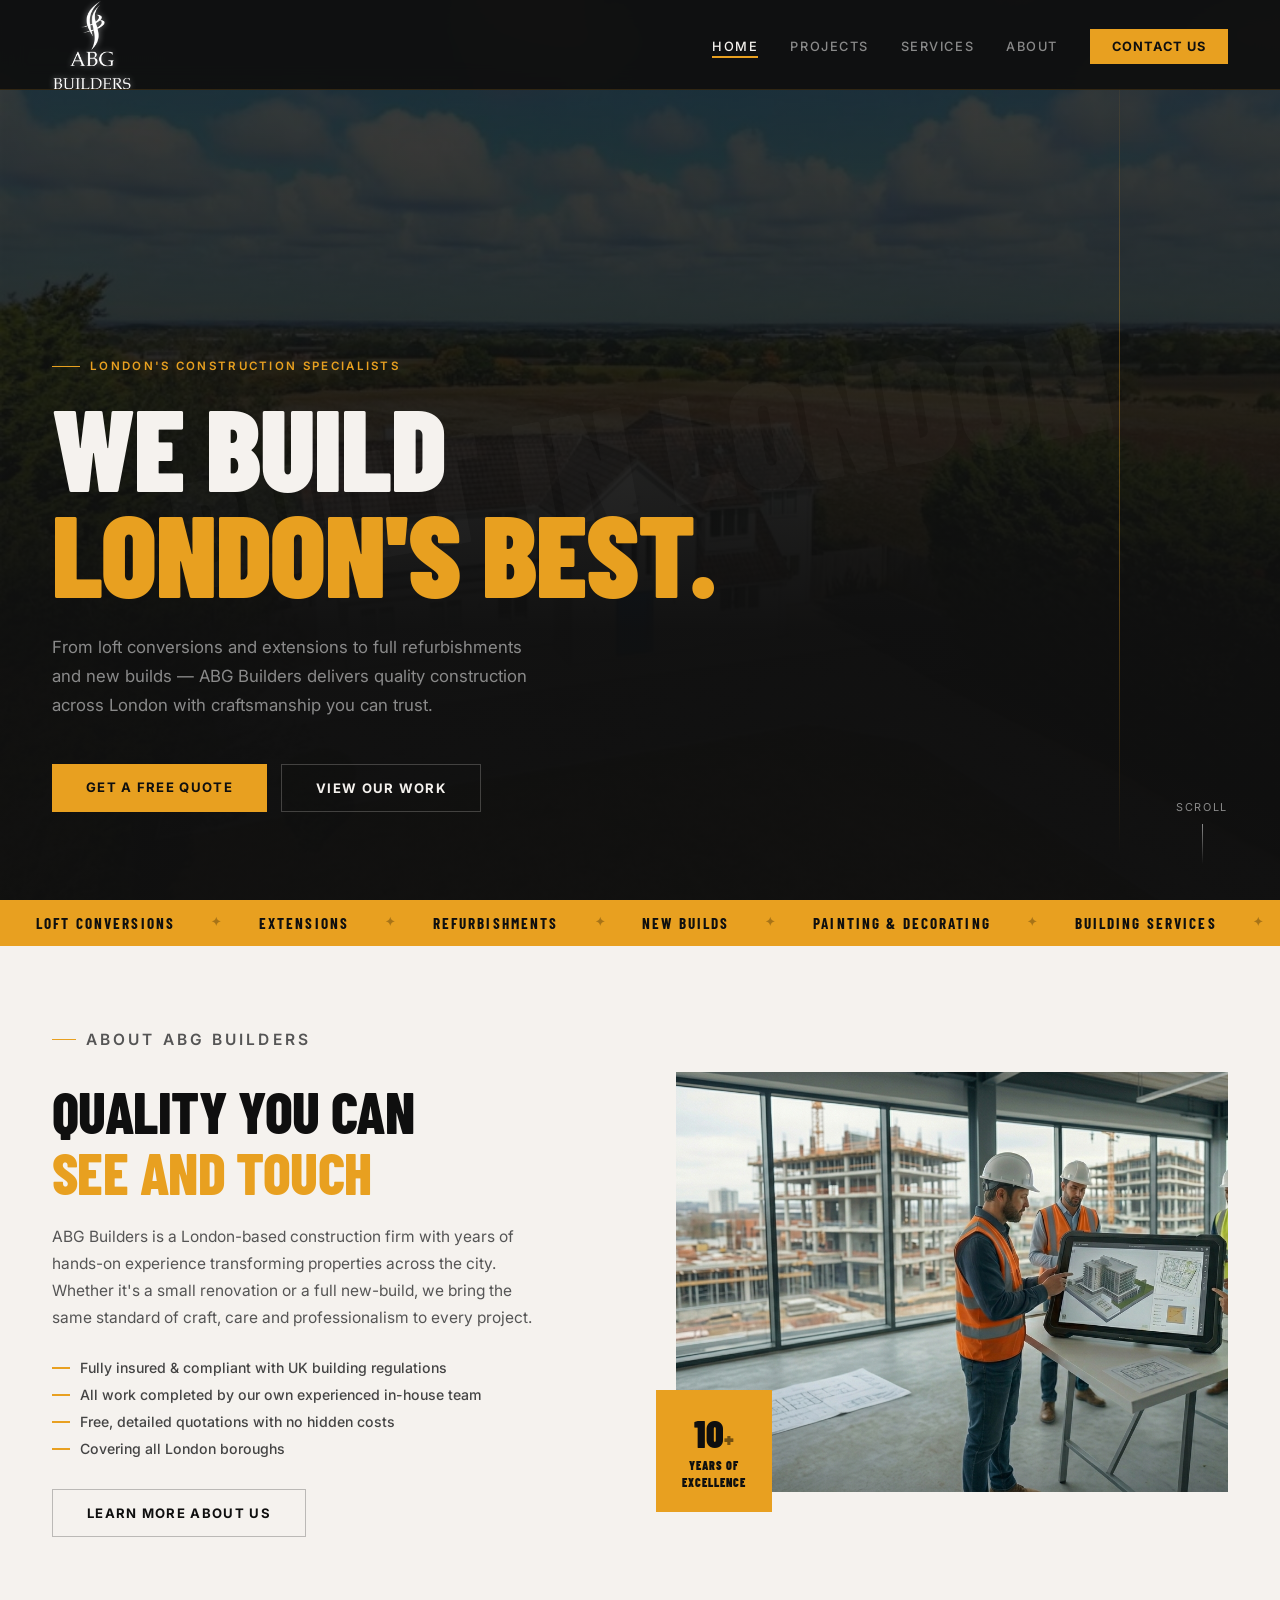
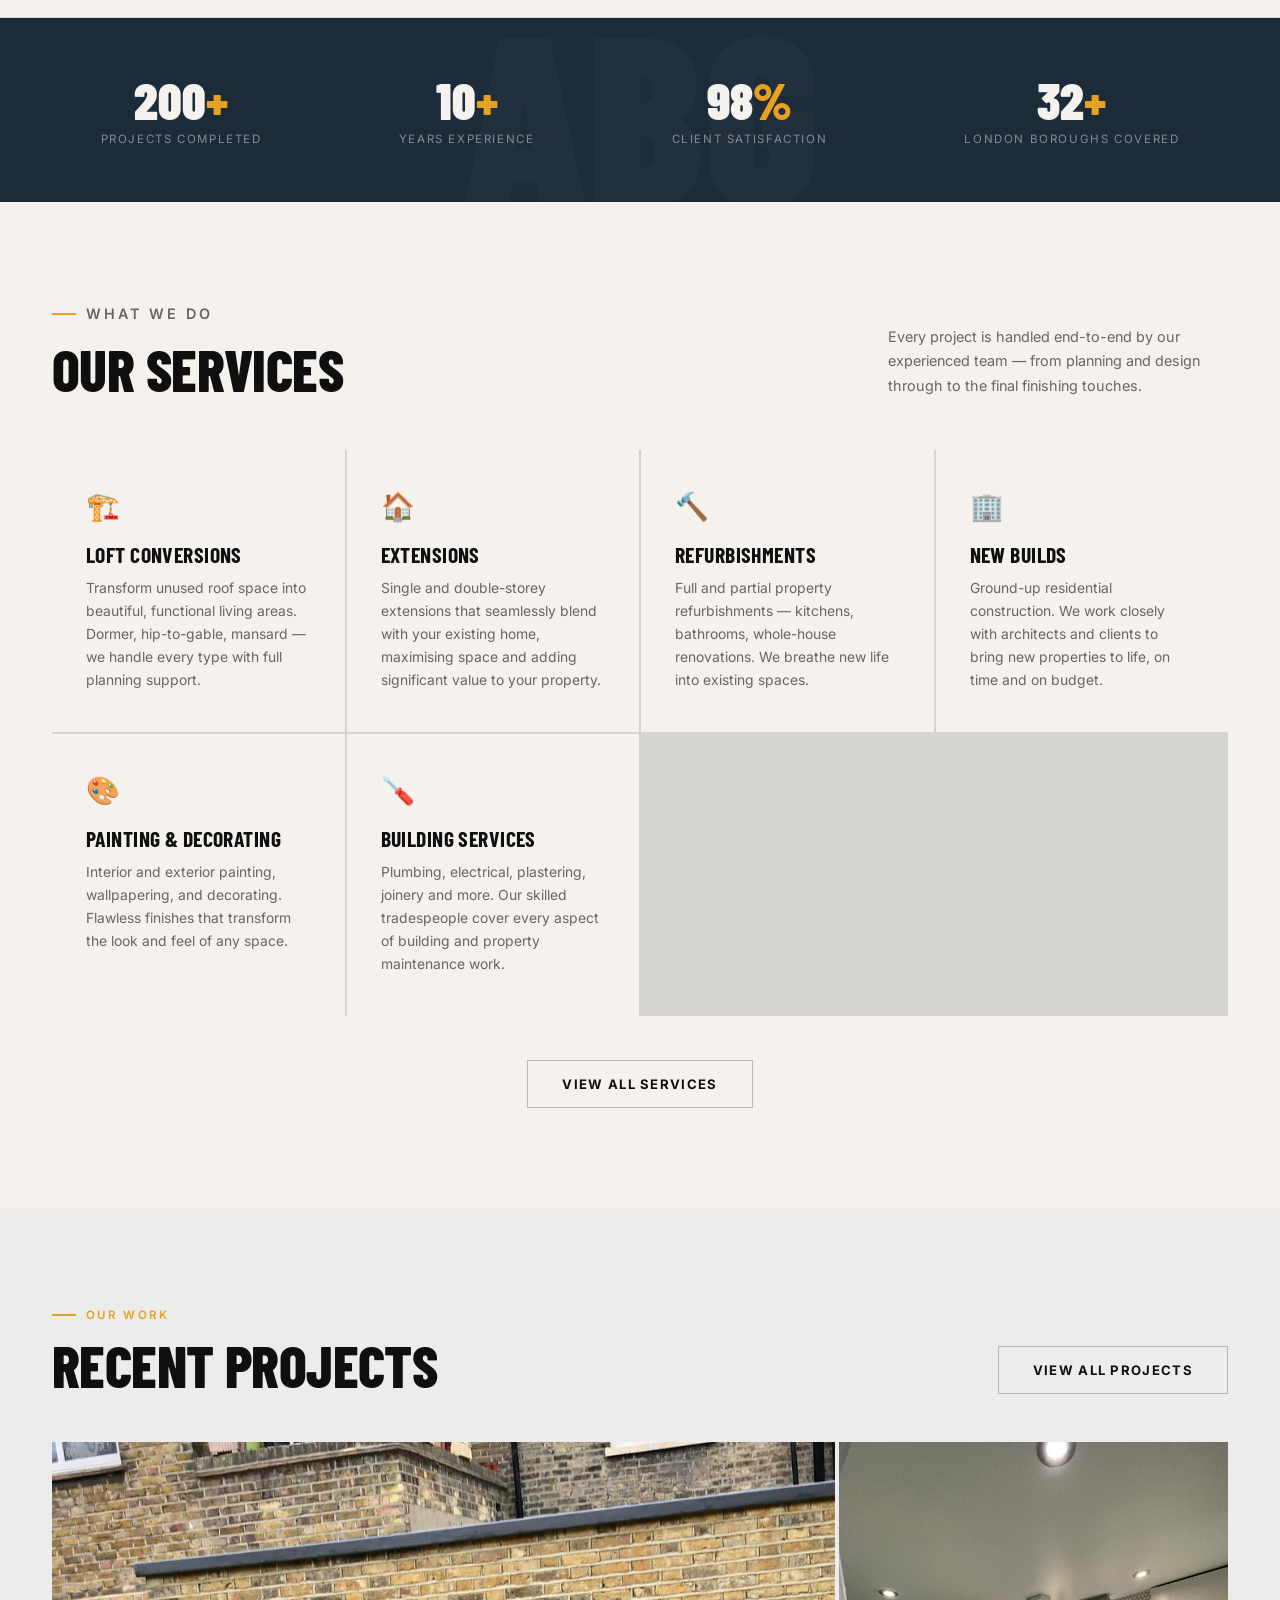
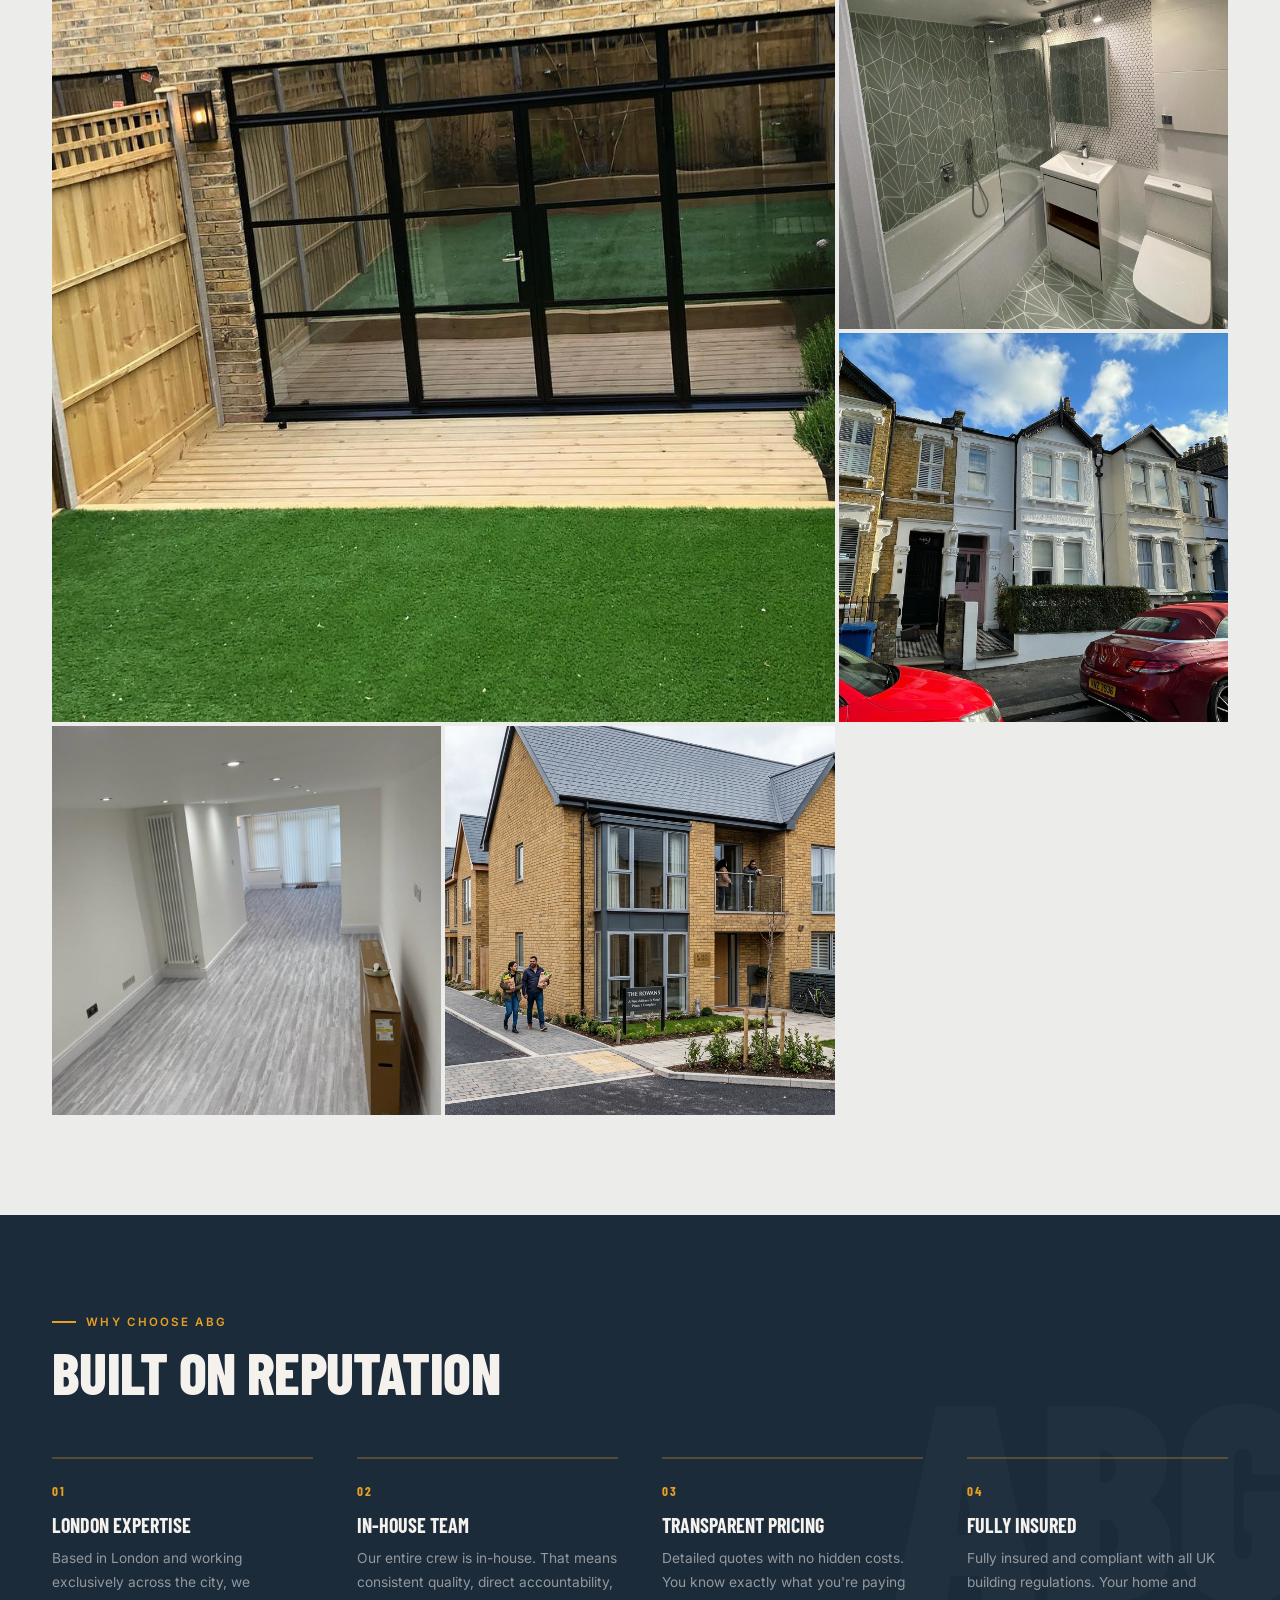
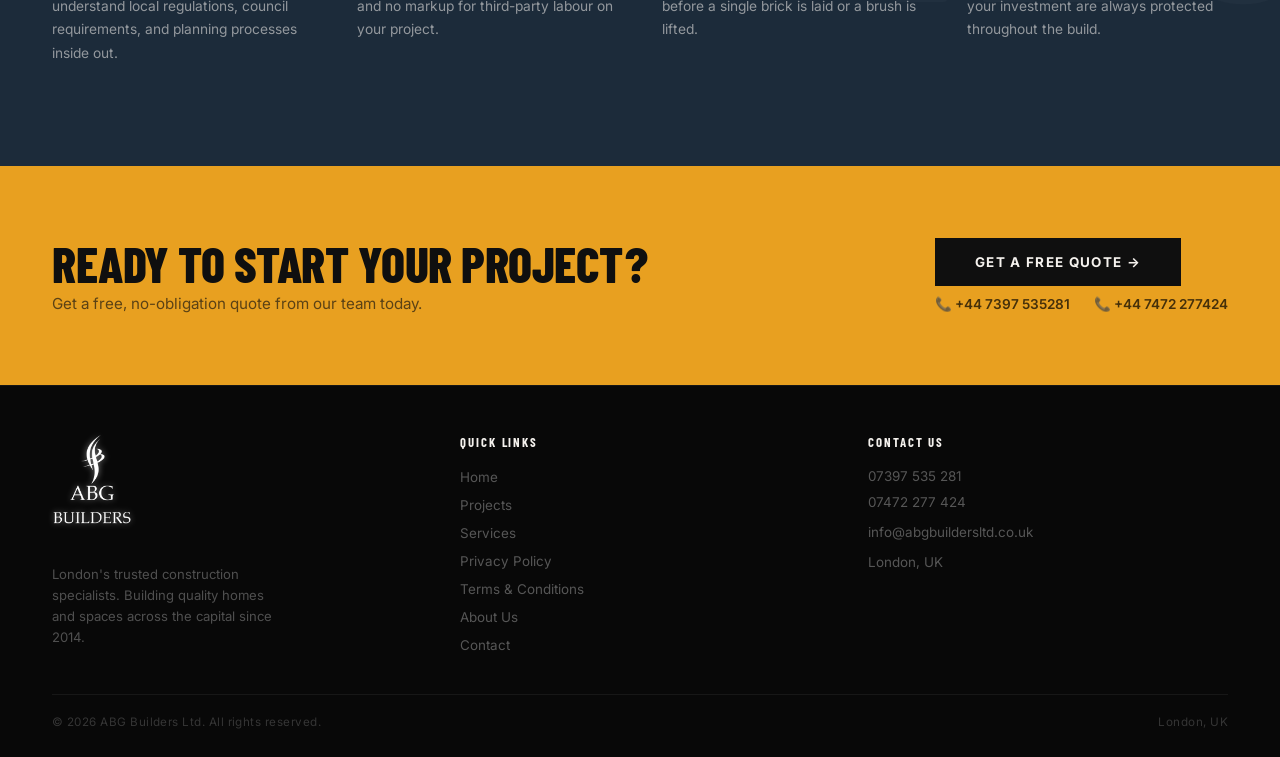
==== commit f1ee140c: "s" ====
--- a/index.html
+++ b/index.html
@@ -716,6 +716,8 @@
   <img src="images/abg_logo_white.png" alt="ABG Builders Logo">
  
 </a>
+<br>
+</br>
       <p class="footer-tagline">London's trusted construction specialists. Building quality homes and spaces across the capital since 2014.</p>
    
     </div>
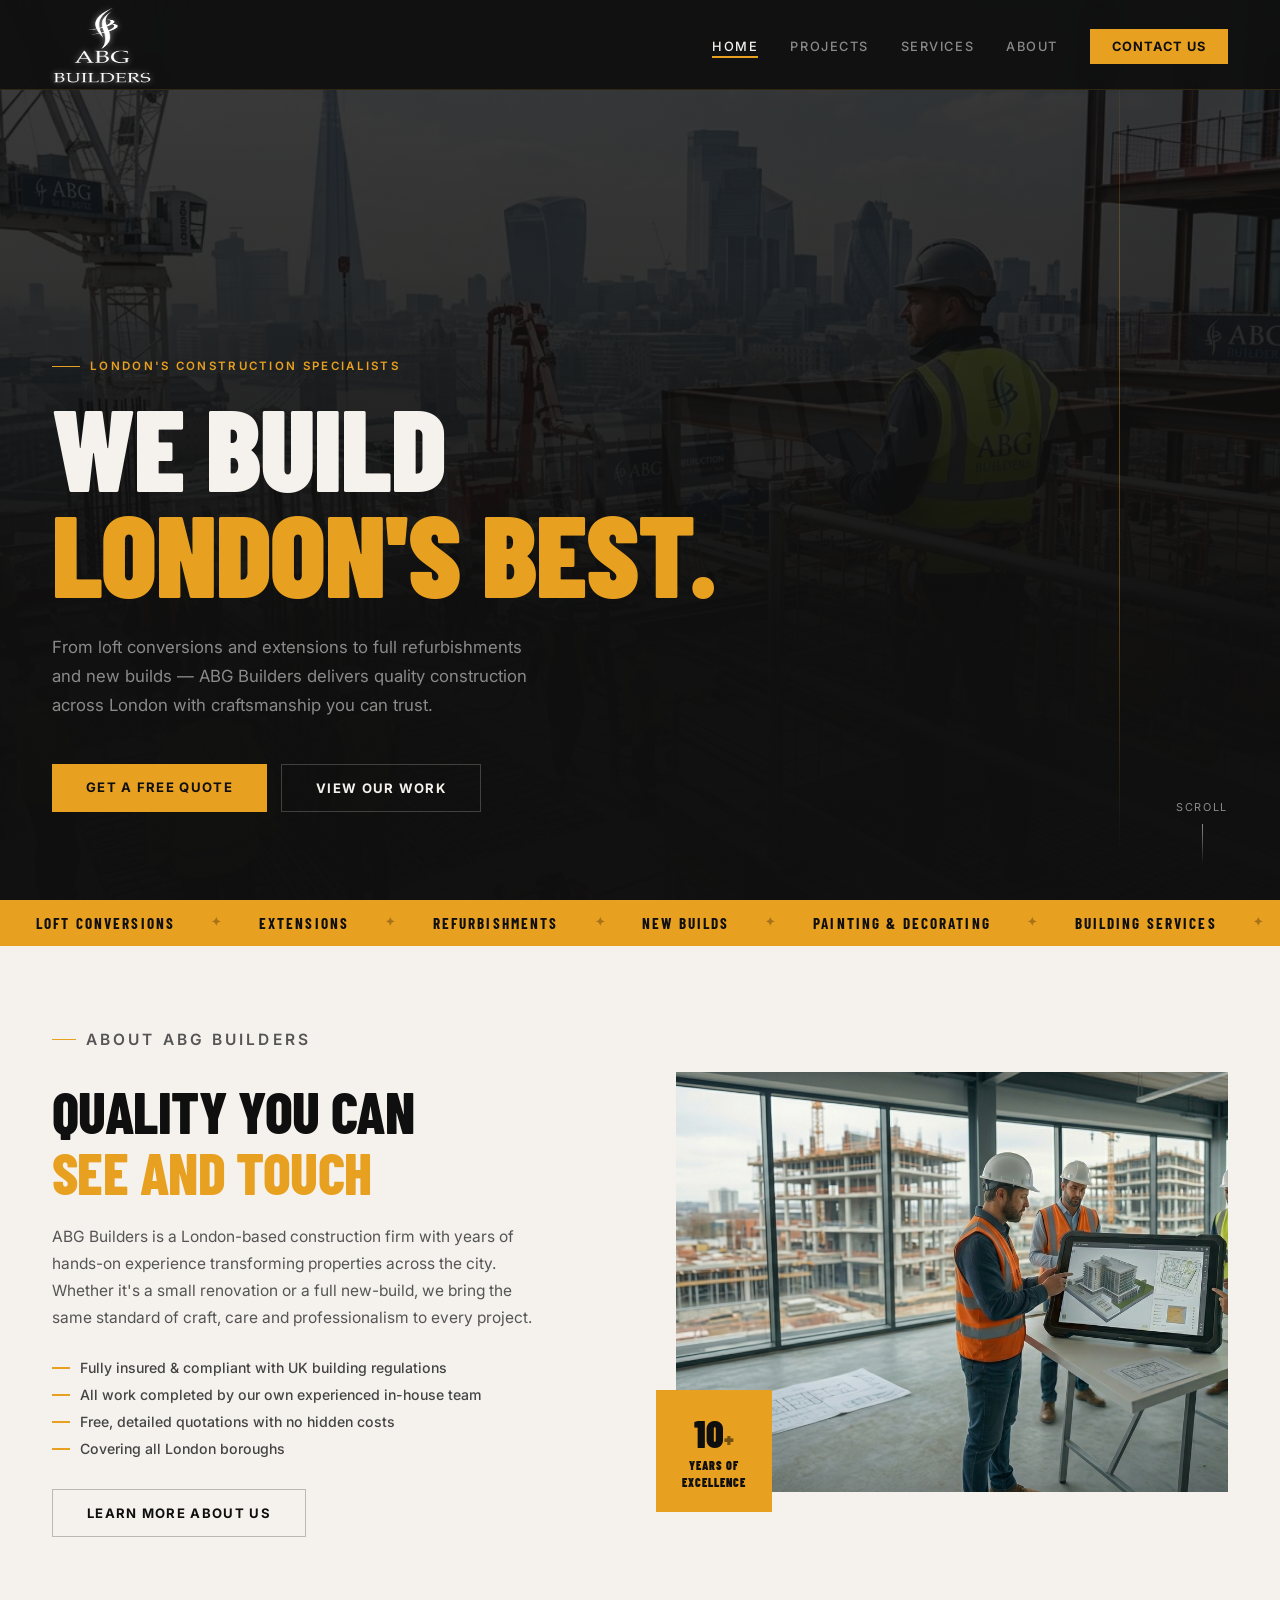
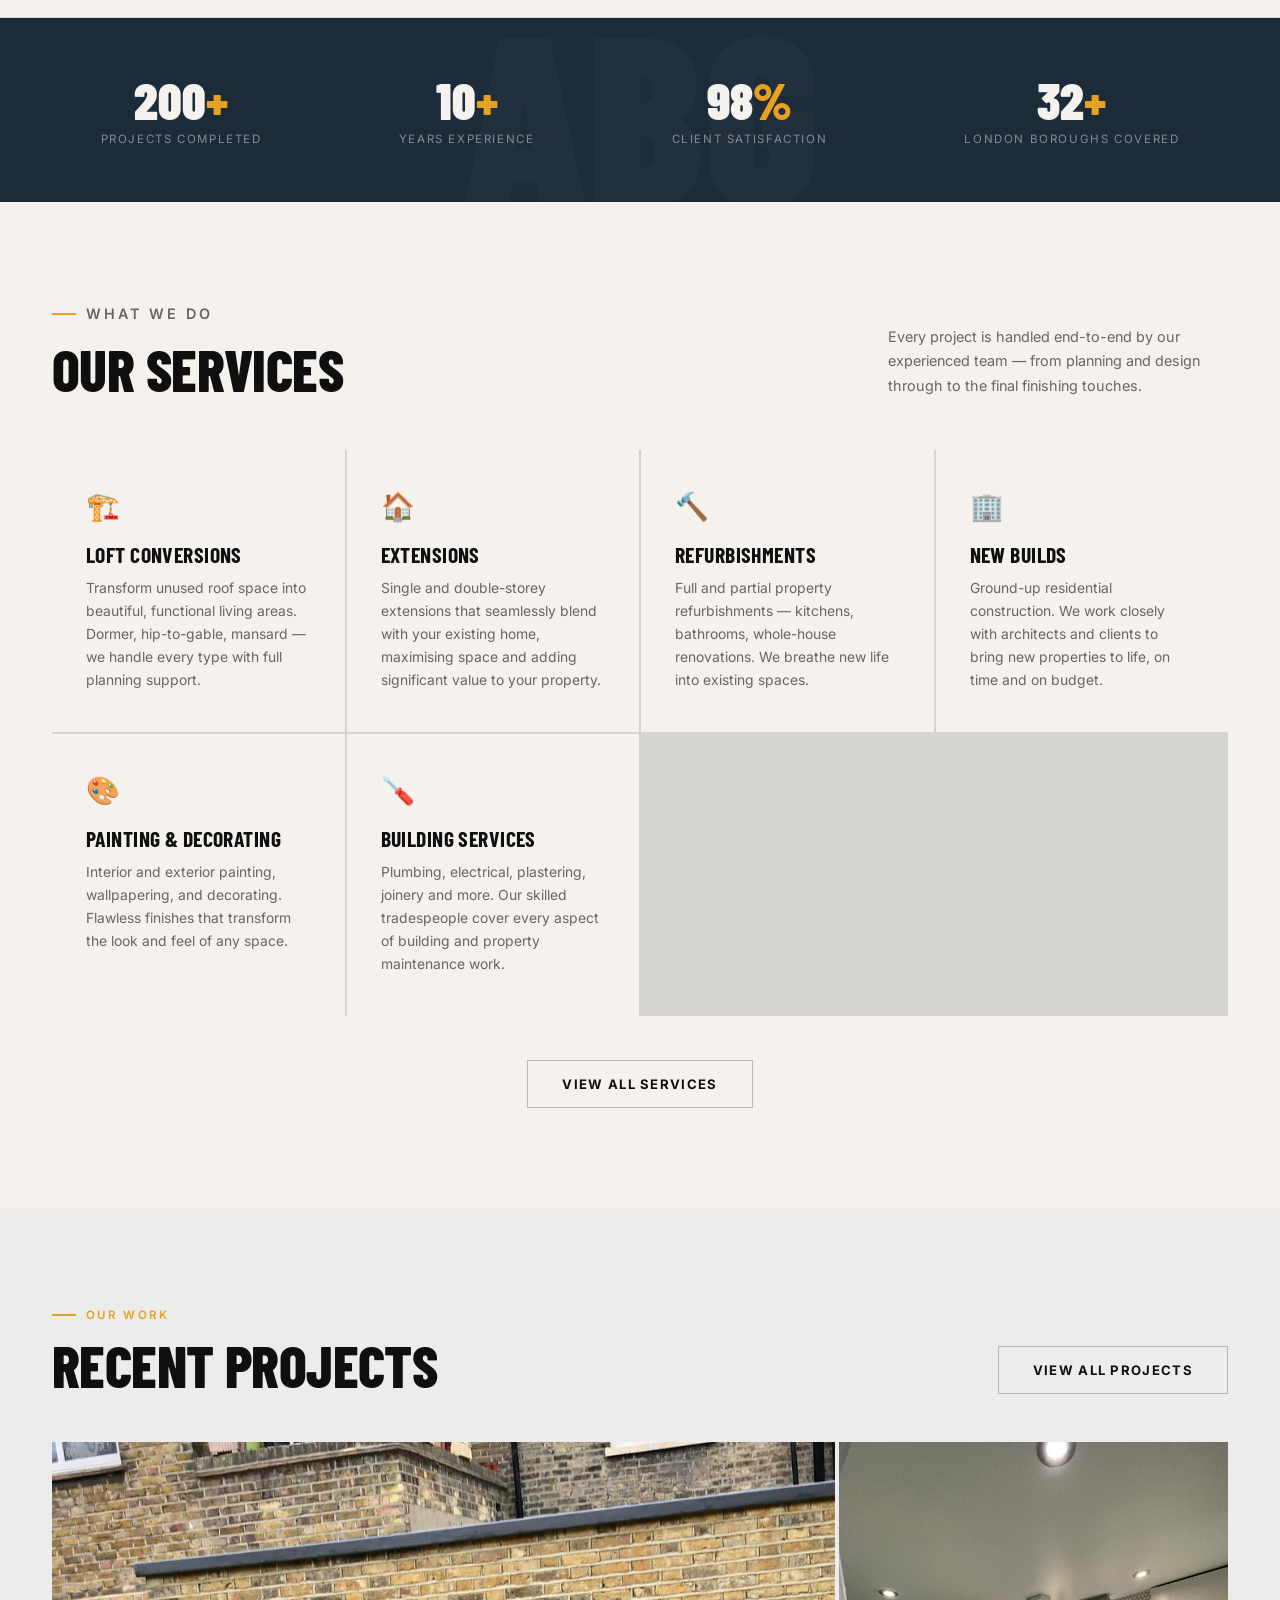
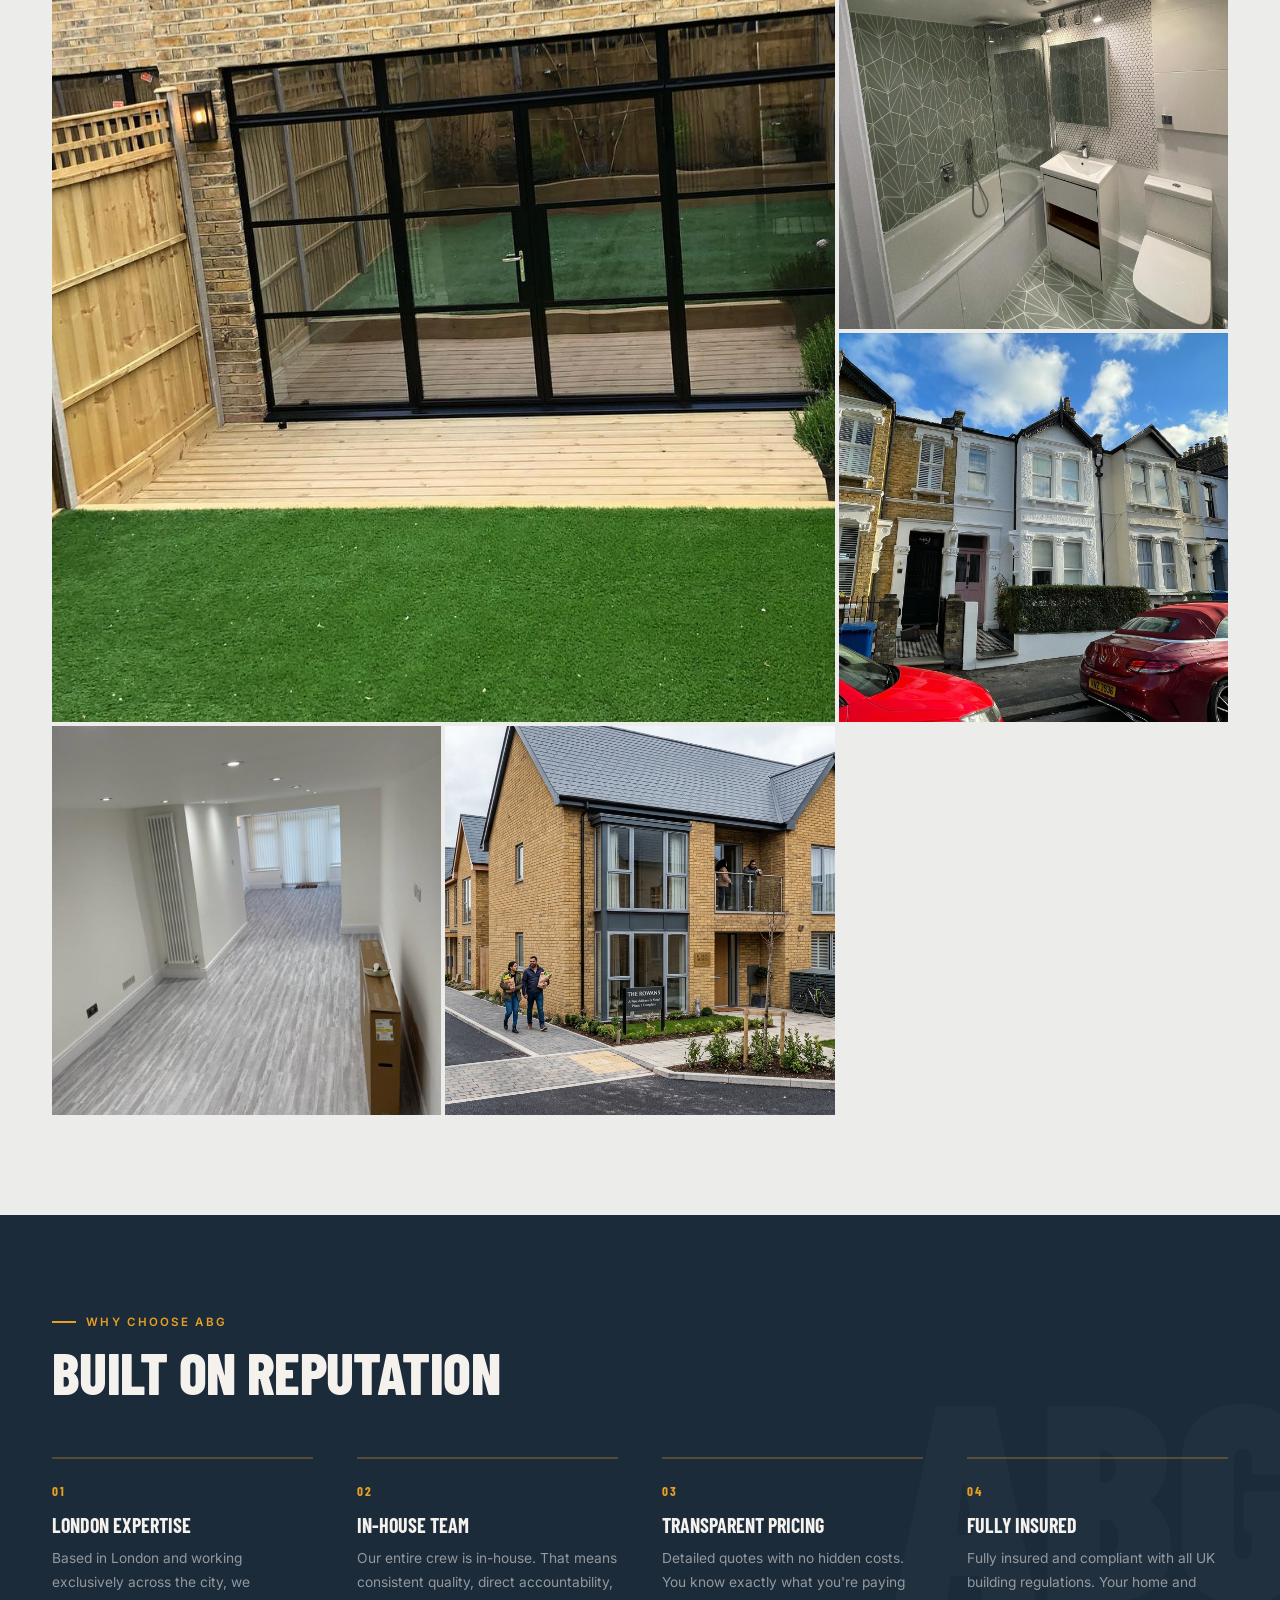
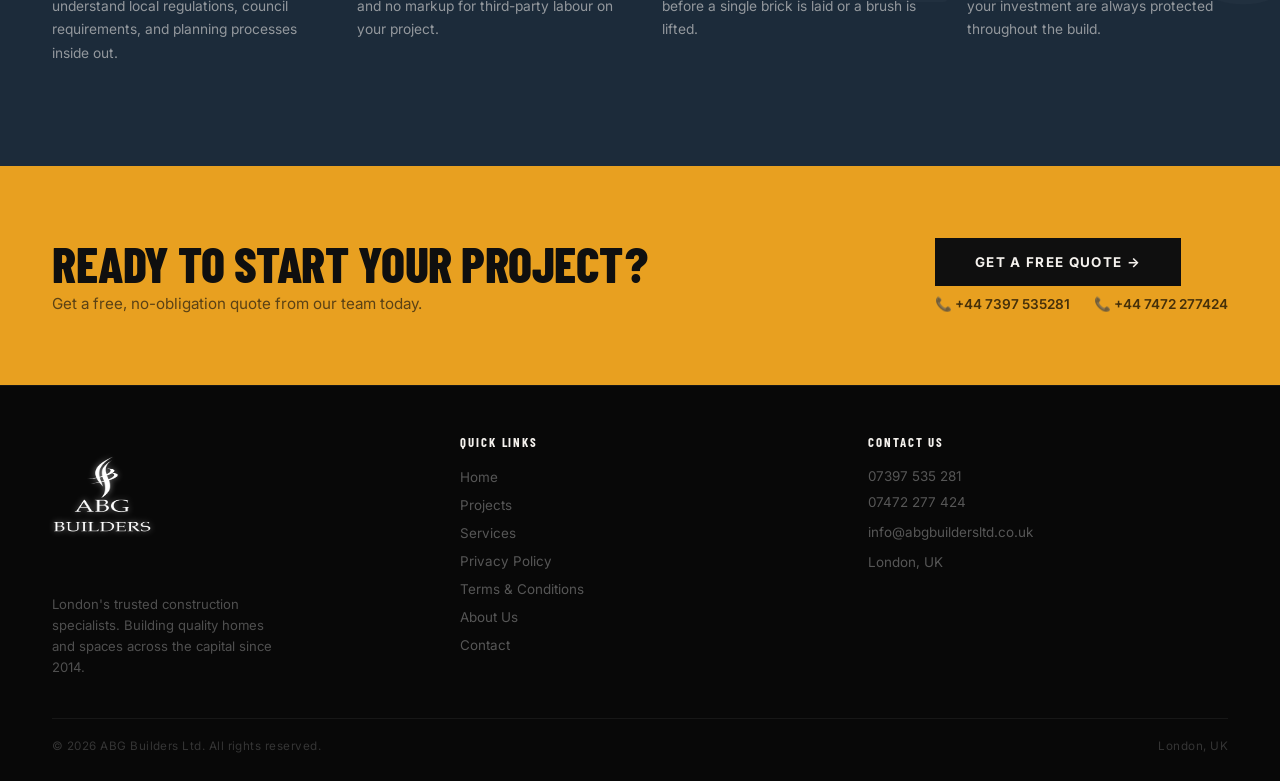
==== commit 163f167b: "update" ====
--- a/index.html
+++ b/index.html
@@ -32,7 +32,7 @@
   .hero-bg {
     position: absolute;
     inset: 0;
-    background-image: url('images/newbuild-2.jpg');
+    background-image: url('images/london2.jpg');
     background-size: cover;
     background-position: center 30%;
     opacity: 0.28;
--- a/css/style.css
+++ b/css/style.css
@@ -83,10 +83,12 @@
 }
 
 .logo img {
-  height: 90px;   /* increase from whatever it currently is, e.g. 40px */
-  width: auto;
+  padding-top: 22px;
+  padding-bottom: 22px;
+  height: 120px;   /* increase from whatever it currently is, e.g. 40px */
+  width: 100px;
     display: block;
-    transition: transform 0.3s ease;
+    
     
 }
 
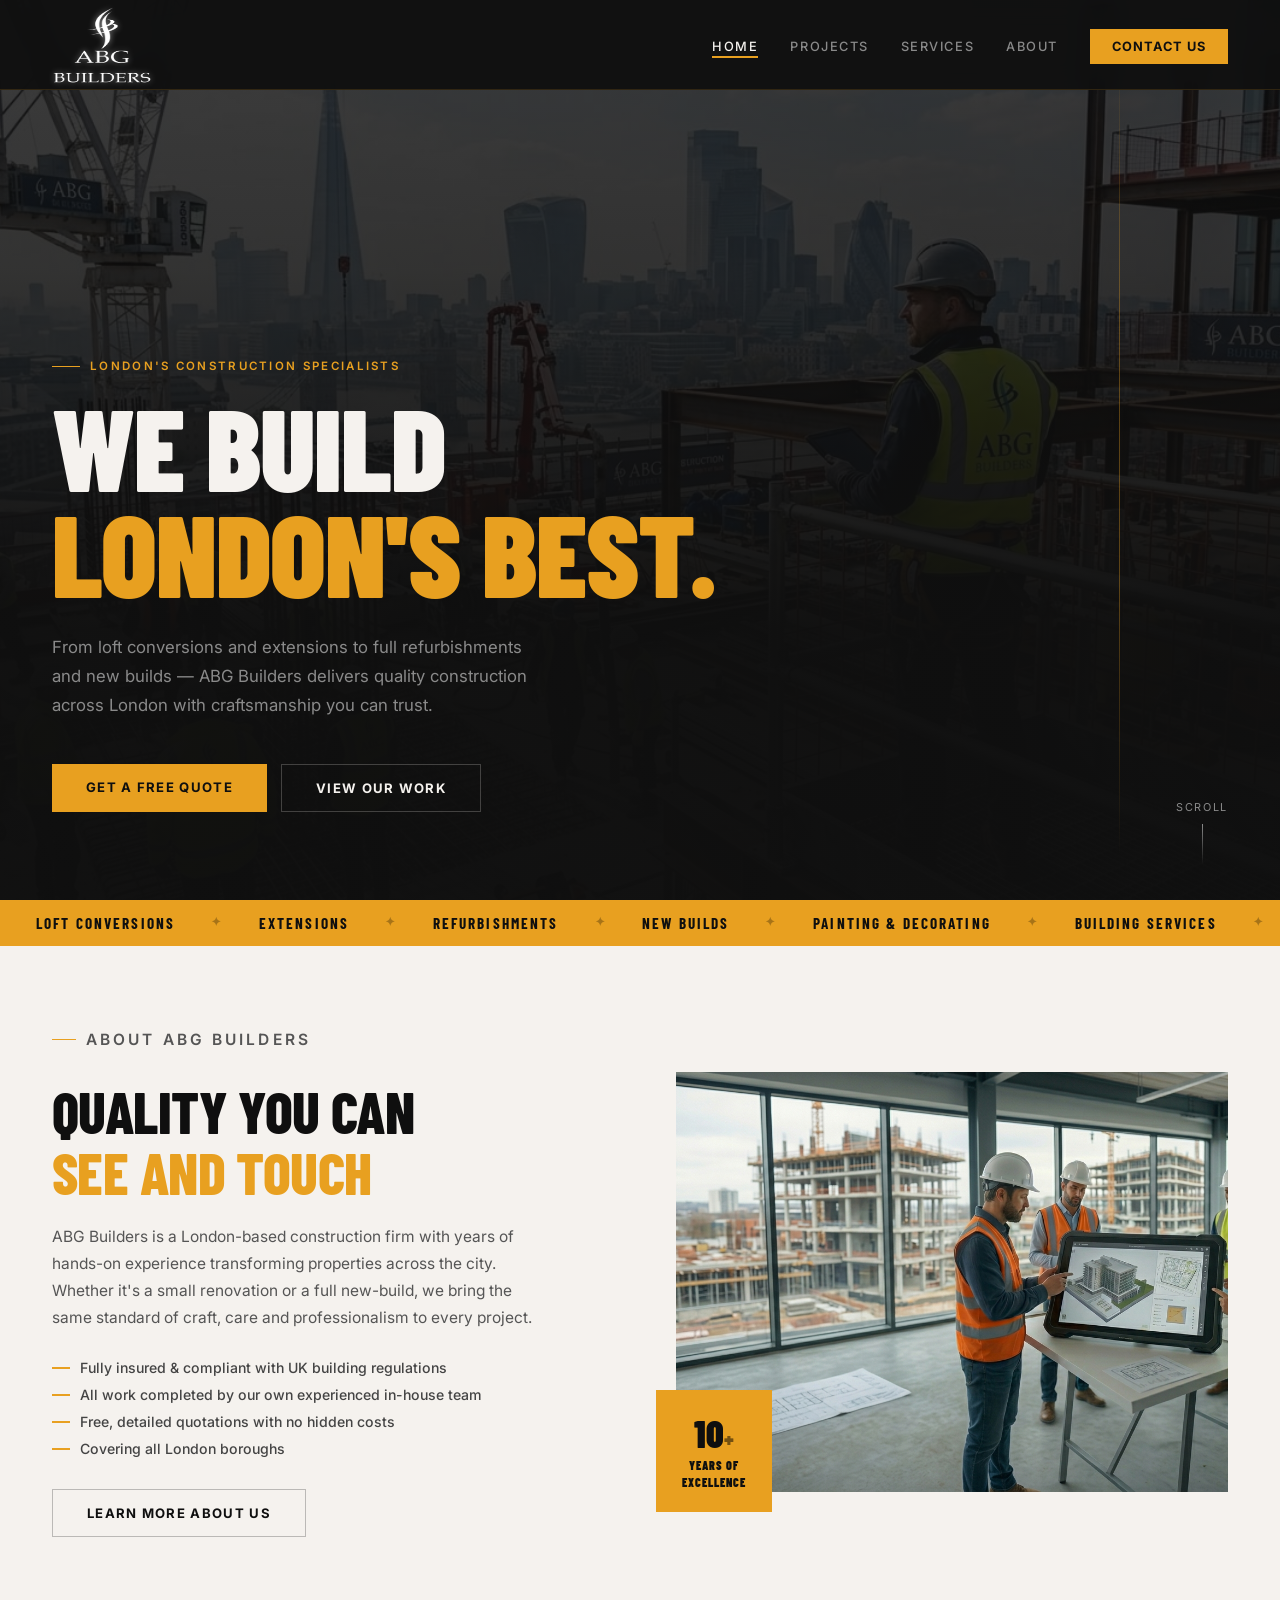
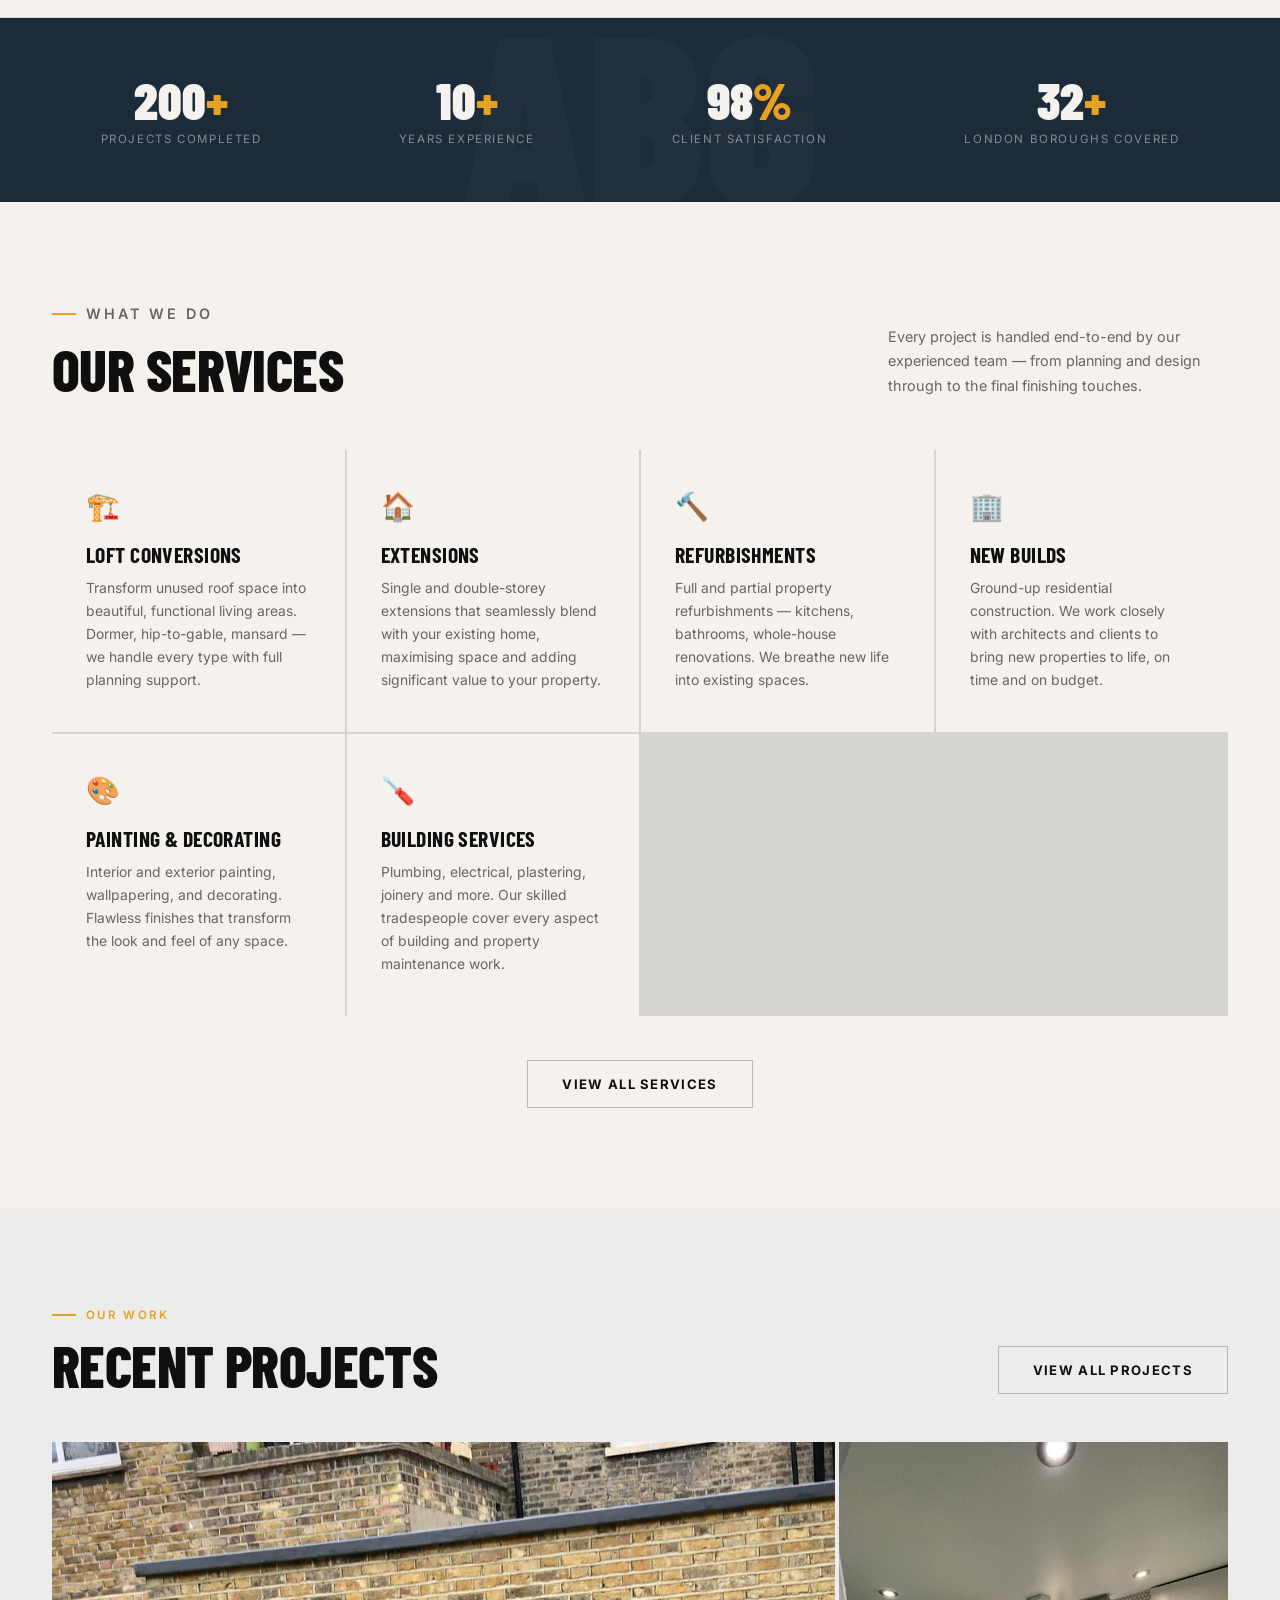
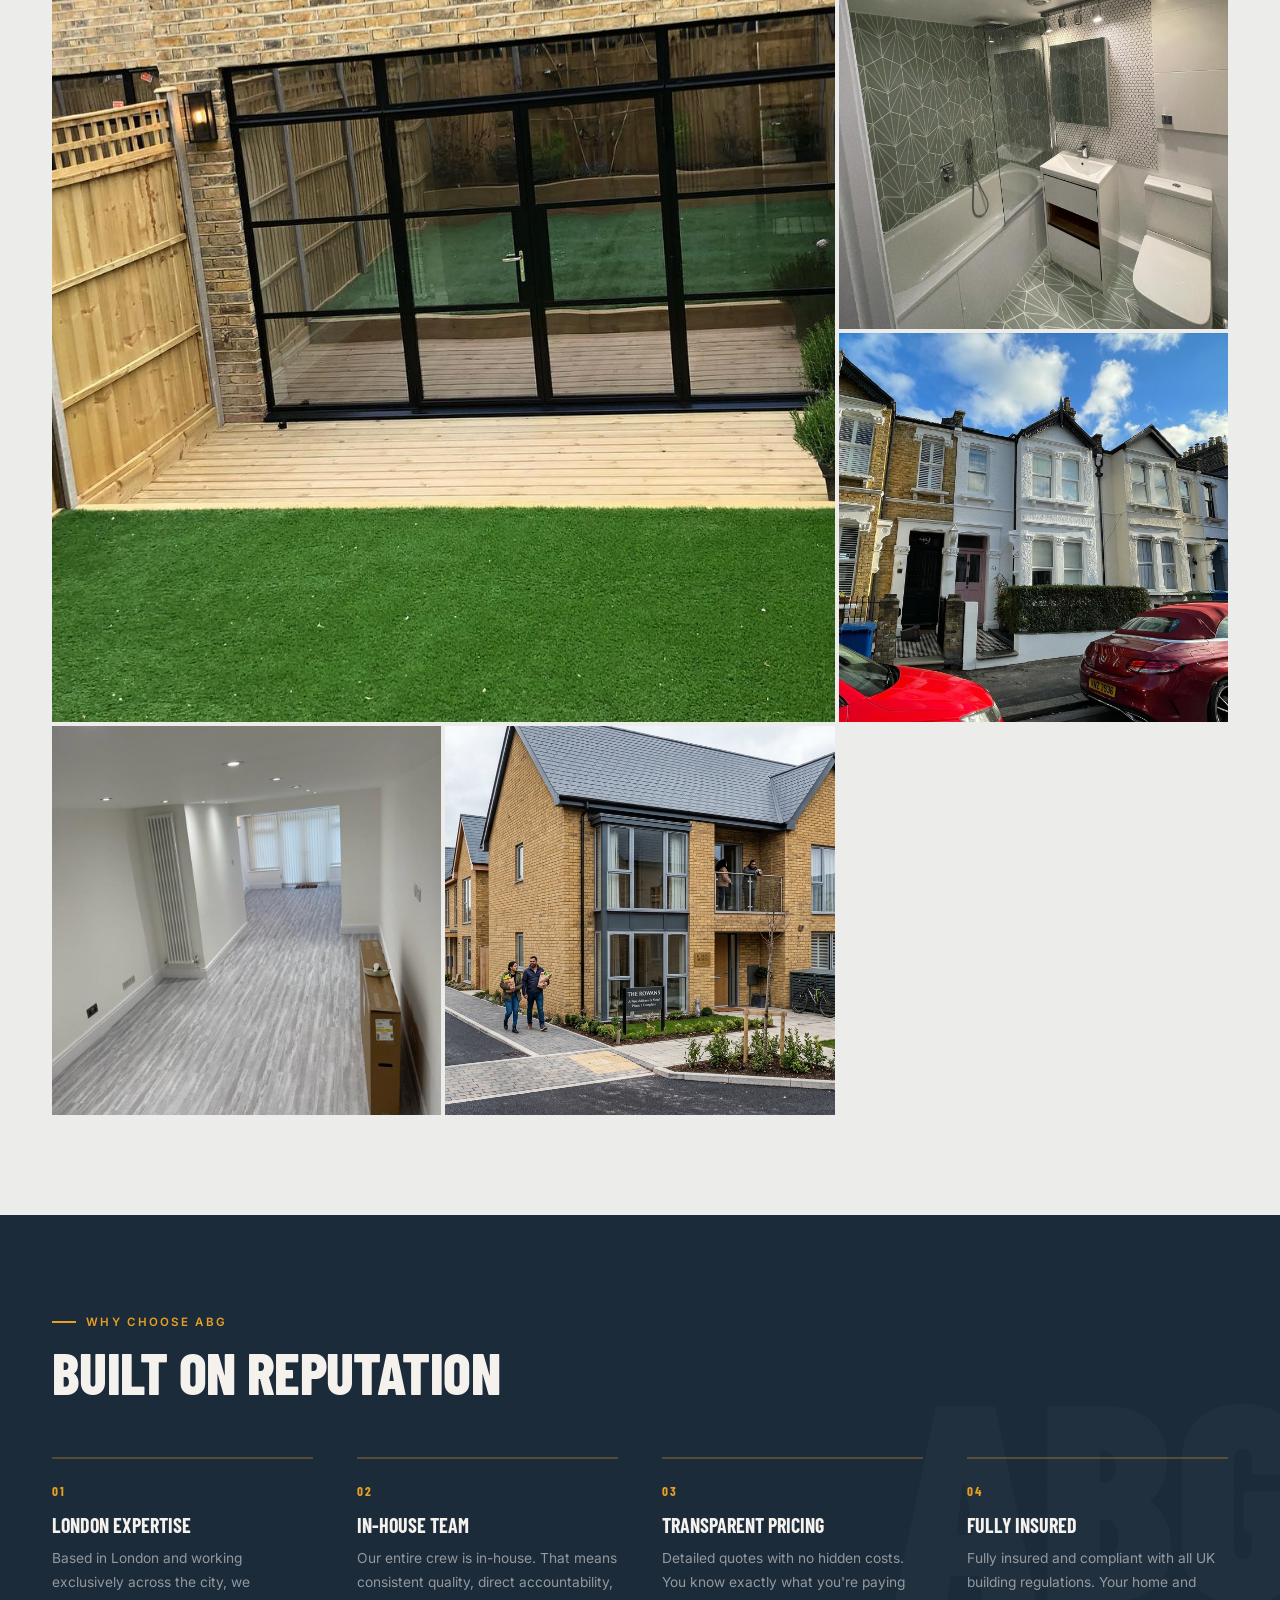
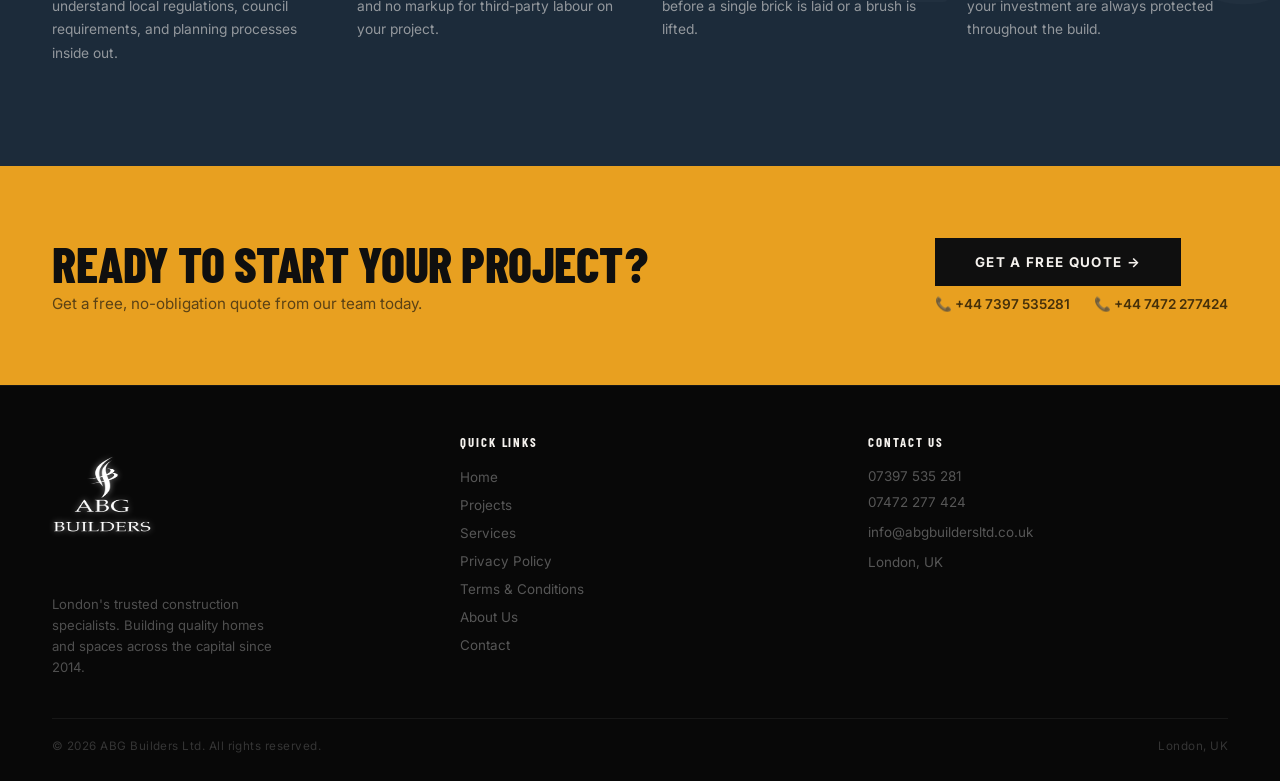
==== commit 1ca95403: "update" ====
--- a/index.html
+++ b/index.html
@@ -479,7 +479,7 @@
   <div class="hero-bg"></div>
   <div class="hero-overlay"></div>
   <div class="hero-accent"></div>
-  <div class="hero-watermark">Built in London</div>
+  
 
   <div class="hero-content">
     <p class="hero-eyebrow">London's Construction Specialists</p>
